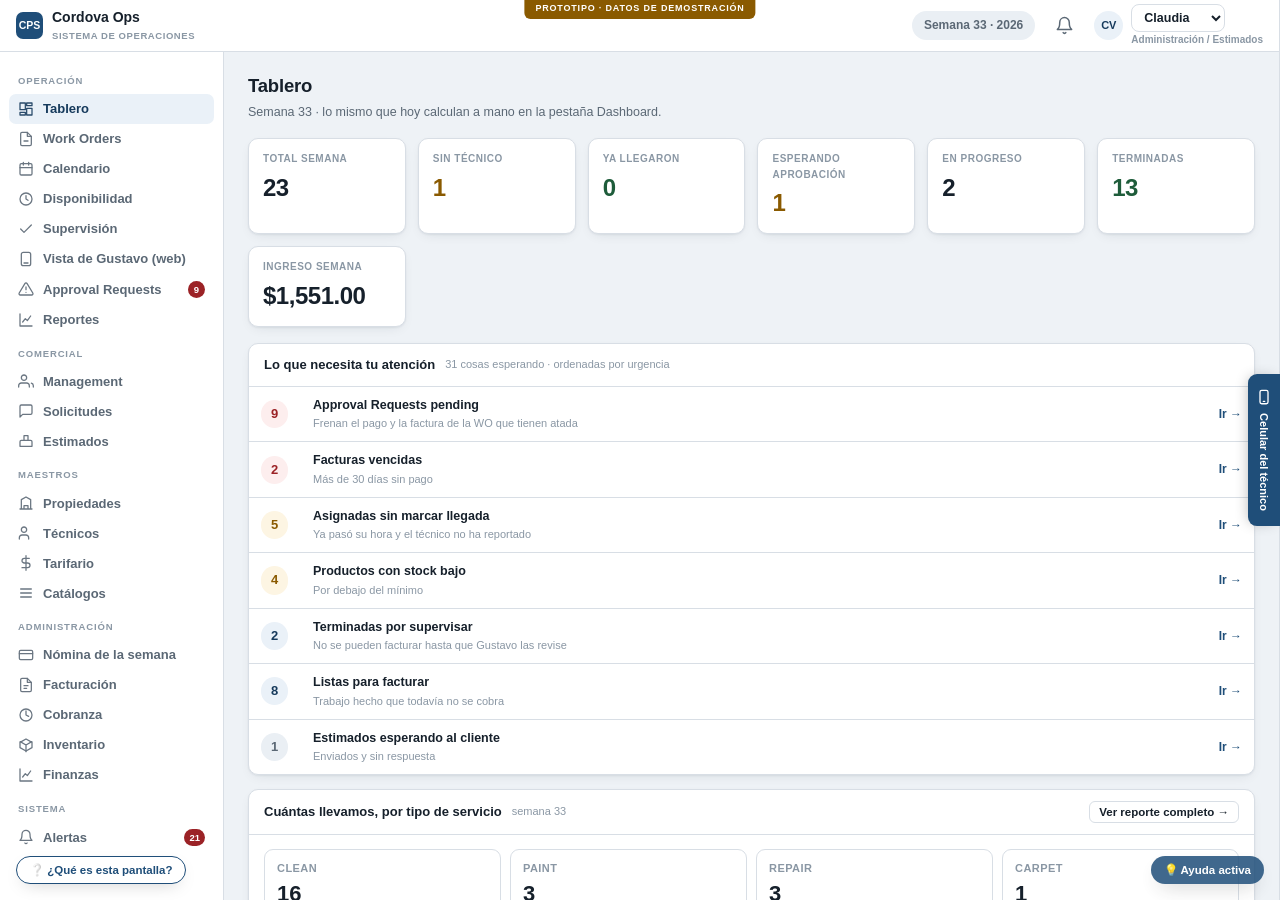
==== index.html @ a7b568d5 "feat:add-finance-and-scheduling-confirmations" ====
<!DOCTYPE html>
<html lang="es">
<head>
<meta charset="utf-8">
<meta name="viewport" content="width=device-width, initial-scale=1">
<title>Cordova Ops — Prototipo del sistema web</title>
<link rel="stylesheet" href="css/estilos.css">
</head>
<body>
<div class="flag">Prototipo · datos de demostración</div>
<div class="app">
  <div class="top">
    <div class="brand"><div class="m">CPS</div><div>Cordova Ops<small>Sistema de operaciones</small></div></div>
    <div class="sp"></div>
    <div class="chip" id="wkChip"></div>
    <button class="camp" data-a="campana" title="Avisos">
      <svg viewBox="0 0 24 24" fill="none" stroke="currentColor" stroke-width="1.9" stroke-linecap="round" stroke-linejoin="round"><path d="M18 8A6 6 0 1 0 6 8c0 7-3 9-3 9h18s-3-2-3-9M13.7 21a2 2 0 0 1-3.4 0"/></svg>
      <span class="pt" id="campBadge" style="display:none"></span></button>
    <div class="panel-avisos" id="panelAvisos"></div>
    <div style="display:flex;align-items:center;gap:8px">
      <div class="av" id="av"></div>
      <div><select class="usr" id="usel"></select><div class="rol" id="rtag"></div></div>
    </div>
  </div>
  <div class="body"><nav class="side" id="side"></nav><main class="main" id="main"></main></div>
</div>
<aside class="drw"><div class="drwi">
  <div class="drwh"><div class="av" style="background:var(--verde-cl);color:var(--verde)" id="favi">DR</div>
    <div style="min-width:0"><div class="t" id="fanm">Celular del técnico</div><div class="s" id="fasu">PWA en campo</div></div>
    <div class="celsel" id="celsel"></div>
    <button class="x" data-a="pcl">×</button></div>
  <div class="drws"><div class="fon"><div class="fsc">
    <div class="notch"></div>
    <div class="sb"><span id="fclk">9:41</span><span>▮▮▮ ▓</span></div>
    <div class="fb" id="fbody"></div><div class="fn" id="fnav"></div>
    <div id="fsheet"></div>
  </div></div></div>
  <div class="drwf">Lo que se toca aquí cambia la web al instante →</div>
</div></aside>
<button class="ptab" data-a="pop">
  <svg class="ic" viewBox="0 0 24 24" fill="none" stroke="currentColor" stroke-width="2" stroke-linecap="round"><rect x="6" y="2" width="12" height="20" rx="2.5"/><path d="M11 18.5h2"/></svg>
  <span class="vt">Celular del técnico</span></button>
<div class="toasts" id="toasts"></div><div id="mroot"></div><div id="coachBox"></div><div id="ayudaVBox"></div>

<script src="js/catalogos.js"></script>
<script src="js/datos.js"></script>
<script src="js/helpers.js"></script>
<script src="js/render-core.js"></script>
<script src="js/celular-tecnico.js"></script>
<script src="js/celular-supervisor.js"></script>
<script src="js/vistas/nucleo.js"></script>
<script src="js/vistas/wo.js"></script>
<script src="js/vistas/catalogos-crud.js"></script>
<script src="js/vistas/comercial.js"></script>
<script src="js/vistas/nomina-facturacion.js"></script>
<script src="js/vistas/finanzas.js"></script>
<script src="js/vistas/reportes.js"></script>
<script src="js/vistas/acciones-supervisor.js"></script>
<script src="js/acciones/nucleo.js"></script>
<script src="js/acciones/wo.js"></script>
<script src="js/acciones/catalogos-crud.js"></script>
<script src="js/acciones/comercial.js"></script>
<script src="js/acciones/nomina-facturacion.js"></script>
<script src="js/acciones/finanzas.js"></script>
<script src="js/acciones/reportes.js"></script>
<script src="js/acciones/acciones-tecnico.js"></script>
<script src="js/acciones/acciones-supervisor.js"></script>
<script src="js/bootstrap.js"></script>
</body>
</html>
---- css/estilos.css ----
:root{
    --bg:#eef2f6; --surface:#fff; --surface-2:#f7f9fb; --surface-3:#eaeff4;
    --ink:#16202b; --soft:#5b6875; --faint:#8a97a4; --line:#d8dee5;
    --azul:#1f4e79; --azul-cl:#eaf1f8; --azul-s:#163a5c;
    --verde:#1e5c3a; --verde-cl:#eaf5ee;
    --ambar:#8a5a00; --ambar-cl:#fdf5e3;
    --rojo:#9b2226; --rojo-cl:#fdeeee;
    --morado:#5b21b6; --morado-cl:#f1ebfd;
    --f:"Segoe UI",Calibri,"Helvetica Neue",Arial,sans-serif;
    --fd:-apple-system,BlinkMacSystemFont,"SF Pro Text","Segoe UI",Roboto,Arial,sans-serif;
    --sh:0 1px 2px rgba(16,32,48,.06),0 4px 14px -6px rgba(16,32,48,.14);
  }
  @media (prefers-color-scheme:dark){:root:not([data-theme="light"]){
    --bg:#0d1319; --surface:#161e26; --surface-2:#12191f; --surface-3:#1c252e;
    --ink:#e8edf2; --soft:#93a1ae; --faint:#6e7d8b; --line:#2a3641;
    --azul:#6ba3e0; --azul-cl:#16283d; --azul-s:#8fbbe8;
    --verde:#5fbf8d; --verde-cl:#14301f; --ambar:#e0ac52; --ambar-cl:#34290f;
    --rojo:#e98b8e; --rojo-cl:#331617; --morado:#b79cf5; --morado-cl:#241a3a;
    --sh:0 1px 2px rgba(0,0,0,.4),0 6px 18px -8px rgba(0,0,0,.6);
  }}
  :root[data-theme="dark"]{
    --bg:#0d1319; --surface:#161e26; --surface-2:#12191f; --surface-3:#1c252e;
    --ink:#e8edf2; --soft:#93a1ae; --faint:#6e7d8b; --line:#2a3641;
    --azul:#6ba3e0; --azul-cl:#16283d; --azul-s:#8fbbe8;
    --verde:#5fbf8d; --verde-cl:#14301f; --ambar:#e0ac52; --ambar-cl:#34290f;
    --rojo:#e98b8e; --rojo-cl:#331617; --morado:#b79cf5; --morado-cl:#241a3a;
    --sh:0 1px 2px rgba(0,0,0,.4),0 6px 18px -8px rgba(0,0,0,.6);
  }
  *{box-sizing:border-box}
  html,body{height:100%}
  body{margin:0;background:var(--bg);color:var(--ink);font-family:var(--f);font-size:14px;line-height:1.55;display:flex;overflow:hidden}
  h1,h2,h3,h4{margin:0;font-weight:650}
  p{margin:0}
  button{font-family:inherit;font-size:inherit;cursor:pointer}
  :focus-visible{outline:2px solid var(--azul);outline-offset:2px}
  ::-webkit-scrollbar{width:9px;height:9px}
  ::-webkit-scrollbar-thumb{background:var(--line);border-radius:9px}

  .app{flex:1;display:flex;flex-direction:column;min-width:0;height:100vh}
  .top{height:52px;flex:none;background:var(--surface);border-bottom:1px solid var(--line);display:flex;align-items:center;gap:14px;padding:0 16px;z-index:20}
  .brand{display:flex;align-items:center;gap:9px;font-weight:750}
  .brand .m{width:27px;height:27px;border-radius:7px;background:var(--azul);color:#fff;display:flex;align-items:center;justify-content:center;font-size:10.5px;font-weight:800}
  .brand small{display:block;font-size:9.5px;font-weight:600;color:var(--faint);letter-spacing:.06em;text-transform:uppercase}
  .sp{flex:1}
  .chip{font-size:12px;font-weight:650;color:var(--soft);background:var(--surface-3);border-radius:100px;padding:5px 12px}
  .av{width:29px;height:29px;border-radius:50%;background:var(--azul-cl);color:var(--azul-s);display:flex;align-items:center;justify-content:center;font-size:11px;font-weight:800;flex:none}
  select.usr{font-family:inherit;font-size:12.5px;font-weight:650;color:var(--ink);background:var(--surface);border:1px solid var(--line);border-radius:8px;padding:5px 8px}
  .rol{font-size:10px;color:var(--faint);font-weight:650}

  .body{flex:1;display:flex;min-height:0}
  .side{width:224px;flex:none;background:var(--surface);border-right:1px solid var(--line);padding:10px 9px 20px;overflow:auto}
  .slbl{font-size:9.5px;font-weight:750;letter-spacing:.09em;text-transform:uppercase;color:var(--faint);padding:12px 9px 5px}
  .nav{display:flex;align-items:center;gap:9px;width:100%;text-align:left;background:none;border:none;border-radius:7px;padding:7px 9px;color:var(--soft);font-size:13px;font-weight:600}
  .nav:hover{background:var(--surface-3);color:var(--ink)}
  .nav.on{background:var(--azul-cl);color:var(--azul-s);font-weight:700}
  .nav .ic{width:16px;height:16px;flex:none;opacity:.9}
  .nav .n{margin-left:auto;background:var(--rojo);color:#fff;font-size:9.5px;font-weight:800;min-width:17px;height:17px;border-radius:100px;display:flex;align-items:center;justify-content:center;padding:0 5px}
  .main{flex:1;overflow:auto;padding:20px 24px 60px;min-width:0}

  .ph{margin-bottom:16px;display:flex;align-items:flex-start;gap:14px;flex-wrap:wrap}
  .ph h2{font-size:18.5px;letter-spacing:-.01em}
  .ph p{color:var(--soft);font-size:12.5px;margin-top:2px}
  .ph .act{margin-left:auto;display:flex;gap:8px}

  .card{background:var(--surface);border:1px solid var(--line);border-radius:10px;box-shadow:var(--sh);margin-bottom:14px}
  .cp{padding:14px 15px}
  .chd{padding:11px 15px;border-bottom:1px solid var(--line);display:flex;align-items:center;gap:10px;flex-wrap:wrap}
  .chd h3{font-size:13px}
  .chd .s{font-size:11px;color:var(--faint);font-weight:500}
  .chd .r{margin-left:auto;display:flex;gap:7px;align-items:center}

  .kpis{display:grid;grid-template-columns:repeat(auto-fit,minmax(138px,1fr));gap:12px;margin-bottom:16px}
  .kpi{background:var(--surface);border:1px solid var(--line);border-radius:10px;padding:12px 14px;box-shadow:var(--sh)}
  .kpi .l{font-size:10px;font-weight:700;color:var(--faint);text-transform:uppercase;letter-spacing:.05em}
  .kpi .v{font-size:24px;font-weight:750;letter-spacing:-.02em;margin-top:2px;font-variant-numeric:tabular-nums}
  .kpi .v.w{color:var(--ambar)} .kpi .v.b{color:var(--rojo)} .kpi .v.g{color:var(--verde)}

  table{width:100%;border-collapse:collapse}
  th{text-align:left;font-size:10px;font-weight:750;letter-spacing:.06em;text-transform:uppercase;color:var(--faint);padding:8px 12px;border-bottom:1px solid var(--line);white-space:nowrap}
  td{padding:9px 12px;border-bottom:1px solid var(--line);font-size:12.5px;vertical-align:middle}
  tbody tr:last-child td{border-bottom:none}
  tr.cl{cursor:pointer} tr.cl:hover{background:var(--surface-2)}
  .mono{font-variant-numeric:tabular-nums}
  .num{text-align:right;font-variant-numeric:tabular-nums}

  .pill{display:inline-flex;align-items:center;gap:5px;font-size:10.5px;font-weight:700;padding:2.5px 8px;border-radius:100px;white-space:nowrap}
  .pill.g{background:var(--surface-3);color:var(--soft)}
  .pill.a{background:var(--azul-cl);color:var(--azul-s)}
  .pill.w{background:var(--ambar-cl);color:var(--ambar)}
  .pill.v{background:var(--verde-cl);color:var(--verde)}
  .pill.r{background:var(--rojo-cl);color:var(--rojo)}
  .pill.m{background:var(--morado-cl);color:var(--morado)}
  .dot{width:5.5px;height:5.5px;border-radius:50%;background:currentColor;flex:none}

  .btn{display:inline-flex;align-items:center;justify-content:center;gap:6px;border:1px solid var(--line);background:var(--surface);color:var(--ink);border-radius:7px;padding:7px 13px;font-size:12.5px;font-weight:650}
  .btn:hover{background:var(--surface-3)}
  .btn.p{background:var(--azul);border-color:var(--azul);color:#fff}
  .btn.p:hover{filter:brightness(1.09)}
  .btn.v{background:var(--verde);border-color:var(--verde);color:#fff}
  .btn.sm{padding:4px 9px;font-size:11.5px;border-radius:6px}
  .btn:disabled{opacity:.45;cursor:not-allowed}
  .btn .ic{width:14px;height:14px}
  /* Botón que "late" para avisar que el siguiente paso pasa por ahí */
  .btn.pulso{animation:btnpulso 1.35s ease-in-out infinite}
  @keyframes btnpulso{0%,100%{box-shadow:0 0 0 0 var(--azul)}50%{box-shadow:0 0 0 5px var(--azul-cl)}}
  @media (prefers-reduced-motion:reduce){.btn.pulso{animation:none;box-shadow:0 0 0 3px var(--azul-cl)}}

  .empty{text-align:center;padding:34px 18px;color:var(--faint);font-size:12.5px}
  .empty .b{font-size:24px;margin-bottom:6px;opacity:.5}

  .note{border-left:3px solid var(--azul);background:var(--azul-cl);border-radius:0 7px 7px 0;padding:9px 12px;font-size:12px;color:var(--azul-s)}
  .note.w{border-color:var(--ambar);background:var(--ambar-cl);color:var(--ambar)}
  .note.r{border-color:var(--rojo);background:var(--rojo-cl);color:var(--rojo)}
  .note.v{border-color:var(--verde);background:var(--verde-cl);color:var(--verde)}
  .note b{font-weight:750}

  .fld{margin-bottom:11px}
  .fld label{display:block;font-size:11px;font-weight:700;color:var(--soft);margin-bottom:4px}
  .fld input,.fld select,.fld textarea{width:100%;font-family:inherit;font-size:12.5px;color:var(--ink);background:var(--surface);border:1px solid var(--line);border-radius:7px;padding:8px 9px}
  .fld textarea{resize:vertical;min-height:58px}
  .fld .hint{font-size:10.5px;color:var(--faint);margin-top:3px}
  .fg{display:grid;gap:0 12px}
  .fg.c2{grid-template-columns:1fr 1fr}
  .fg.c3{grid-template-columns:1fr 1fr 1fr}
  .fg.c4{grid-template-columns:.7fr 1fr 1.3fr 1fr}
  .req{color:var(--rojo)}
  .bad input,.bad select{border-color:var(--rojo);background:var(--rojo-cl)}

  /* Buscador con sugerencias en vivo (Propiedad / Unidad de la WO) */
  .sugbox{position:absolute;left:0;right:0;top:100%;z-index:20;margin-top:2px;background:var(--surface);
    border:1px solid var(--line);border-radius:8px;box-shadow:0 6px 18px rgba(0,0,0,.12);overflow:hidden;max-height:220px;overflow-y:auto}
  .sugbox:empty{display:none}
  .sugrow{padding:8px 10px;font-size:12.5px;cursor:pointer;display:flex;flex-direction:column;gap:1px;border-bottom:1px solid var(--line)}
  .sugrow:last-child{border-bottom:none}
  .sugrow:hover{background:var(--azul-cl)}
  .sugrow .sugsub{font-size:10.5px;color:var(--faint)}
  .sugrow.sugvacio{color:var(--faint);cursor:default}
  .sugrow.sugvacio:hover{background:none}
  .sugrow.sugnueva{color:var(--azul);font-weight:650}

  .tabs{display:flex;gap:2px;border-bottom:1px solid var(--line);margin-bottom:14px;flex-wrap:wrap}
  .tab{background:none;border:none;color:var(--soft);font-size:12.5px;font-weight:650;padding:8px 12px;border-bottom:2px solid transparent}
  .tab:hover{color:var(--ink)}
  .tab.on{color:var(--azul);border-bottom-color:var(--azul)}

  .tr{font-size:10.5px;color:var(--faint);font-style:italic;margin-top:5px}
  .tr code{font-family:Consolas,monospace;background:var(--surface-3);padding:1px 4px;border-radius:4px;font-style:normal}

  .scrim{position:fixed;inset:0;background:rgba(10,16,24,.5);display:flex;align-items:center;justify-content:center;padding:22px;z-index:80}
  .modal{background:var(--surface);border-radius:12px;width:100%;max-width:560px;box-shadow:0 24px 60px -12px rgba(0,0,0,.45);overflow:hidden;display:flex;flex-direction:column;max-height:88vh}
  .modal.wide{max-width:820px}
  .mh{padding:15px 17px 11px;border-bottom:1px solid var(--line);flex:none}
  .mh h3{font-size:14.5px} .mh p{font-size:12px;color:var(--soft);margin-top:2px}
  .mb{padding:15px 17px;overflow:auto;flex:1}
  .mf{padding:11px 17px;border-top:1px solid var(--line);display:flex;gap:8px;justify-content:flex-end;background:var(--surface-2);flex:none}

  .toasts{position:fixed;bottom:16px;left:16px;display:flex;flex-direction:column-reverse;gap:8px;z-index:90;max-width:330px}
  .toast{background:var(--surface);border:1px solid var(--line);border-left:3px solid var(--azul);border-radius:8px;padding:10px 12px;box-shadow:0 10px 30px -8px rgba(0,0,0,.32);font-size:12px;animation:si .25s cubic-bezier(.2,.9,.3,1)}
  .toast.v{border-left-color:var(--verde)} .toast.w{border-left-color:var(--ambar)} .toast.r{border-left-color:var(--rojo)}
  .toast .t{font-weight:750;margin-bottom:2px} .toast .b{color:var(--soft);line-height:1.42}
  @keyframes si{from{opacity:0;transform:translateX(-12px)}to{opacity:1;transform:none}}
  @media (prefers-reduced-motion:reduce){.toast{animation:none}}

  /* ── Asistente "¿qué hago ahora?" ── */
  .coach{position:fixed;right:16px;bottom:16px;width:310px;background:var(--surface);border:1px solid var(--line);border-left:4px solid var(--azul);border-radius:10px;box-shadow:0 14px 40px -10px rgba(0,0,0,.35);z-index:88;font-size:12px;overflow:hidden}
  .coach .ch{display:flex;align-items:center;gap:7px;padding:9px 12px;background:var(--azul-cl)}
  .coach .ch .ico{width:20px;height:20px;border-radius:50%;background:var(--azul);color:#fff;display:flex;align-items:center;justify-content:center;font-weight:800;font-size:12px;flex:none}
  .coach .ch b{font-size:10px;text-transform:uppercase;letter-spacing:.06em;color:var(--azul)}
  .coach .ch .cx{margin-left:auto;background:none;border:none;color:var(--faint);font-size:15px;cursor:pointer;line-height:1;padding:2px 4px}
  .coach .cb{padding:11px 12px}
  .coach .cb .paso{font-weight:650;line-height:1.45;margin-bottom:5px}
  .coach .cb .quien{font-size:10.5px;color:var(--faint);margin-bottom:9px}
  .coach .cb .quien b{color:var(--azul-s)}
  .coach .cb .listo{color:var(--verde);font-weight:650}
  .coach .cgo{width:100%;background:var(--azul);color:#fff;border:none;border-radius:7px;padding:8px;font-weight:750;font-size:12px;cursor:pointer}
  .coach .cgo.on{background:var(--verde)}
  /* ── Explicación de cada pantalla (botón + panel abajo a la izquierda) ── */
  .avb{position:fixed;left:16px;bottom:16px;z-index:87;background:var(--surface);color:var(--azul);border:1px solid var(--azul);border-radius:18px;padding:6px 13px;font-weight:700;font-size:11.5px;cursor:pointer;box-shadow:0 6px 18px -8px rgba(0,0,0,.25)}
  .avb:hover{background:var(--azul-cl)}
  .avpanel{position:fixed;left:16px;bottom:16px;width:312px;max-height:66vh;overflow:auto;background:var(--surface);border:1px solid var(--line);border-top:4px solid var(--azul);border-radius:10px;box-shadow:0 16px 44px -12px rgba(0,0,0,.4);z-index:97;font-size:12px}
  .avpanel .avh{display:flex;align-items:center;gap:8px;padding:10px 13px;background:var(--azul-cl);position:sticky;top:0}
  .avpanel .avh b{color:var(--azul);font-size:12.5px}
  .avpanel .avh .cx{margin-left:auto;background:none;border:none;color:var(--faint);font-size:16px;cursor:pointer;line-height:1;padding:0 3px}
  .avpanel .avb2{padding:11px 13px}
  .avpanel .avb2 p{margin:0 0 8px;line-height:1.5;color:var(--soft)}
  .avpanel .avb2 ul{margin:0;padding-left:16px} .avpanel .avb2 li{margin-bottom:5px;line-height:1.42}
  body.po .avb,body.po .avpanel{display:none}

  .coach-mini{position:fixed;right:16px;bottom:16px;z-index:88;background:var(--azul);color:#fff;border:none;border-radius:20px;padding:7px 13px;font-weight:700;font-size:11.5px;cursor:pointer;box-shadow:0 8px 22px -8px rgba(0,0,0,.3);opacity:.85}
  .coach-mini.off{opacity:.6}
  .coach-mini:hover{opacity:1}
  body.po .coach,body.po .coach-mini{display:none}

  /* el elemento que la ayuda te señala */
  .coach-target{position:relative;z-index:5;outline:2px solid var(--rojo);outline-offset:1px;animation:coachpulse 1.25s ease-in-out infinite;border-radius:6px}
  @keyframes coachpulse{0%,100%{box-shadow:0 0 0 3px var(--rojo-cl);outline-color:var(--rojo)}50%{box-shadow:0 0 0 6px var(--ambar-cl);outline-color:var(--ambar)}}
  tr.coach-target{outline-offset:-2px}
  @media (prefers-reduced-motion:reduce){.coach-target{animation:none}}

  .ptab{position:fixed;right:0;top:50%;transform:translateY(-50%);background:var(--azul);color:#fff;border:none;border-radius:9px 0 0 9px;padding:15px 8px;display:flex;flex-direction:column;align-items:center;gap:8px;font-size:11px;font-weight:750;z-index:40;box-shadow:-3px 0 14px -4px rgba(0,0,0,.3)}
  .ptab .vt{writing-mode:vertical-rl}
  .ptab .ic{width:16px;height:16px}
  body.po .ptab{display:none}
  .drw{width:0;flex:none;background:var(--surface);border-left:1px solid var(--line);overflow:hidden;transition:width .26s cubic-bezier(.3,.9,.3,1);display:flex}
  body.po .drw{width:370px}
  @media (prefers-reduced-motion:reduce){.drw{transition:none}}

  /* ══ Modo Gustavo — la misma app, a pantalla completa, sin el resto del
     dashboard alrededor. Se activa con ?gustavo=1 en la URL (o entrando por
     gustavo.html). No es una vista nueva: es el mismo .drw/.fon de siempre,
     nada más que estirado y con el dashboard de escritorio escondido, para
     que de ahí se pueda instalar como PWA. ══ */
  body.gmode{background:#0c0f13}
  body.gmode .app,body.gmode .ptab{display:none}
  body.gmode .drw{width:100vw!important;border-left:none;transition:none}
  body.gmode .drwi{width:100vw}
  body.gmode .drwh .x,body.gmode .drwh .celsel,body.gmode .drwf{display:none}
  body.gmode .drws{padding:0;background:#0c0f13}
  body.gmode .fon{width:100vw;height:100vh;border-radius:0;padding:0;box-shadow:none}
  body.gmode .fsc{border-radius:0}

  .drwi{width:370px;height:100vh;display:flex;flex-direction:column}
  .drwh{height:52px;flex:none;border-bottom:1px solid var(--line);display:flex;align-items:center;gap:9px;padding:0 13px}
  .drwh .t{font-size:12.5px;font-weight:750} .drwh .s{font-size:10.5px;color:var(--faint)}
  .drwh .x{margin-left:auto;background:none;border:none;color:var(--faint);font-size:19px;padding:3px 6px;border-radius:6px}
  .drwh .x:hover{background:var(--surface-3);color:var(--ink)}
  .drws{flex:1;display:flex;align-items:center;justify-content:center;padding:12px;background:var(--surface-2);overflow:auto}
  .drwf{flex:none;border-top:1px solid var(--line);padding:9px 13px;font-size:10.5px;color:var(--faint)}

  .fon{width:286px;height:580px;background:#0c0f13;border-radius:40px;padding:11px;box-shadow:0 22px 46px -18px rgba(10,14,20,.5);flex:none}
  .fsc{position:relative;width:100%;height:100%;background:var(--bg);border-radius:31px;overflow:hidden;font-family:var(--fd);display:flex;flex-direction:column}
  .notch{position:absolute;top:0;left:50%;transform:translateX(-50%);width:108px;height:20px;background:#000;border-radius:0 0 12px 12px;z-index:6}
  .sb{height:36px;flex:none;display:flex;align-items:center;justify-content:space-between;padding:0 19px;font-size:11.5px;font-weight:650;position:relative;z-index:5}
  .fb{flex:1;overflow:auto;padding:5px 12px 12px}
  .fn{flex:none;height:50px;border-top:1px solid var(--line);background:var(--surface);display:flex;align-items:center;justify-content:space-around;padding-bottom:3px}
  .fn button{background:none;border:none;display:flex;flex-direction:column;align-items:center;gap:2px;font-size:8.5px;font-weight:650;color:var(--faint);padding:4px 10px;position:relative}
  .fn button.on{color:var(--azul)}
  .fn .ic{width:18px;height:18px}
  .dc{background:var(--surface);border:1px solid var(--line);border-radius:12px;padding:11px;margin-bottom:9px}
  .dh{font-size:13.5px;font-weight:750;margin-bottom:2px}
  .ds{font-size:11px;color:var(--soft);line-height:1.42}
  .dl{font-size:9px;font-weight:750;letter-spacing:.07em;text-transform:uppercase;color:var(--faint);margin:12px 0 6px}
  .db{display:flex;align-items:center;justify-content:center;gap:6px;width:100%;border:none;border-radius:11px;padding:12px;font-size:13.5px;font-weight:750;font-family:var(--fd);margin-bottom:7px}
  .db.p{background:var(--azul);color:#fff} .db.v{background:var(--verde);color:#fff}
  .db.g{background:transparent;color:var(--soft);border:1px solid var(--line)}
  .db .ic{width:15px;height:15px}
  .dph{width:100%;height:70px;border-radius:9px;background:linear-gradient(135deg,#7fa8c9,#2d5a80);display:flex;align-items:center;justify-content:center;color:#fff;font-size:10px;font-weight:650;margin-bottom:7px}
  .dph.s{height:50px}
  .dtag{display:inline-block;font-size:9.5px;font-weight:750;padding:2px 7px;border-radius:100px}
  .db:disabled{opacity:.38}
  /* hoja que sube desde abajo DENTRO del teléfono — lo que toca el técnico se resuelve en su pantalla */
  .fscrim{position:absolute;inset:0;background:rgba(10,14,20,.45);z-index:8;display:flex;align-items:flex-end;border-radius:31px}
  .fsheet{width:100%;background:var(--surface);border-radius:18px 18px 0 0;padding:7px 13px 14px;max-height:90%;overflow:auto;box-shadow:0 -8px 26px rgba(0,0,0,.25);animation:up .22s cubic-bezier(.2,.9,.3,1)}
  @keyframes up{from{transform:translateY(24px);opacity:.4}to{transform:none;opacity:1}}
  @media (prefers-reduced-motion:reduce){.fsheet{animation:none}}
  .fsheet .grab{width:34px;height:4px;background:var(--line);border-radius:99px;margin:2px auto 11px}
  .fsheet h4{font-size:14.5px;margin-bottom:3px;font-family:var(--fd)}
  .fsheet .sub{font-size:11px;color:var(--soft);margin-bottom:11px;line-height:1.4}
  .fsheet label{display:block;font-size:10px;font-weight:750;text-transform:uppercase;letter-spacing:.05em;color:var(--faint);margin:9px 0 4px}
  .fsheet input,.fsheet select,.fsheet textarea{width:100%;font-family:var(--fd);font-size:12.5px;color:var(--ink);background:var(--surface);border:1px solid var(--line);border-radius:9px;padding:8px 9px}
  .fsheet textarea{resize:none;min-height:56px}
  /* Galería de un reporte de campo: las fotos agrupadas por ambiente */
  .galeria{display:grid;grid-template-columns:repeat(auto-fit,minmax(215px,1fr));gap:10px}
  .glot{border:1px solid var(--line);border-radius:8px;overflow:hidden}
  .glot-h{background:#f7f9fb;padding:6px 10px;font-size:11.5px;border-bottom:1px solid var(--line)}
  .glot-f{display:flex;flex-wrap:wrap;gap:4px;padding:8px}
  .fmini{width:38px;height:38px;border-radius:6px;background:linear-gradient(135deg,#7fa8c9,#2d5a80);
         display:flex;align-items:center;justify-content:center;font-size:14px}
  .fmini.mas{background:var(--surface-3);color:var(--soft);font-size:11px;font-weight:750}

  /* De quién es este celular. El técnico y el supervisor usan apps distintas;
     poder saltar entre las dos es lo que hace que la demo se entienda. */
  .celsel{margin-left:auto;display:flex;gap:5px;align-items:center;background:var(--surface-2);border-radius:8px;padding:3px}
  .celsel button{border:none;background:transparent;color:var(--soft);font-family:var(--fd);
                 font-size:10.5px;font-weight:700;padding:5px 9px;border-radius:6px;white-space:nowrap}
  .celsel button.on{background:var(--surface);color:var(--ink);box-shadow:0 1px 3px rgba(0,0,0,.12)}
  .celsel select{border:1px solid var(--line);background:var(--surface);color:var(--ink);font-family:var(--fd);
                 font-size:10.5px;font-weight:700;padding:4px 6px;border-radius:6px;max-width:118px}

  /* Chips de la app del supervisor: elegir ambiente sin abrir un desplegable */
  .gchips{display:flex;flex-wrap:wrap;gap:5px;margin-bottom:4px}
  .gchip{border:1px solid var(--line);background:transparent;color:var(--soft);border-radius:99px;
         padding:5px 10px;font-size:10.5px;font-weight:650;font-family:var(--fd)}
  .gchip.on{background:var(--azul);border-color:var(--azul);color:#fff}
  .gchip.cond.on{background:var(--ambar);border-color:var(--ambar)}
  .gcam{margin-top:8px !important;padding:14px !important;font-size:14px !important}
  .glotes{margin-top:8px;border:1px solid var(--line);border-radius:10px;overflow:hidden}
  .glote{display:flex;justify-content:space-between;align-items:center;padding:7px 11px;font-size:11.5px}
  .glote:not(:last-child){border-bottom:1px solid var(--line)}

  /* Renglones de un adicional. El concepto va solo, a todo el ancho: en una
     pantalla de teléfono «Cambio de color» y «Cambio de brillo» se ven iguales
     si el select queda cortado, y el técnico no puede verificar lo que eligió. */
  .adfila{border:1px solid var(--line);border-radius:11px;padding:7px;margin-bottom:7px;
          display:grid;grid-template-columns:1fr 32px;gap:6px;align-items:center}
  .adnum{grid-column:1/3;display:grid;grid-template-columns:1fr 1fr;gap:6px}
  .adnum label{display:flex;align-items:center;gap:5px;margin:0;font-size:9.5px;font-weight:750;
               text-transform:uppercase;letter-spacing:.04em;color:var(--faint)}
  .adnum input{text-align:center;padding:6px 4px}
  .adx{border:1px solid var(--line);background:transparent;color:var(--rojo);border-radius:9px;
       height:33px;font-size:17px;font-weight:750;line-height:1;font-family:var(--fd)}
  .adx:disabled{opacity:.3;color:var(--faint)}
  .admas{padding:8px !important;font-size:12px !important;margin-bottom:7px !important}
  .adtot{display:flex;justify-content:space-between;align-items:center;font-size:11.5px;
         background:var(--azul-cl);color:var(--azul-s);border-radius:9px;padding:8px 10px;margin-bottom:4px}

  /* Cuando una acción te manda a otra vista, la fila que acabas de tocar se
     señala sola y se desvanece. Sin esto hay que buscarla entre 40 filas. */
  @keyframes flashRow{0%,55%{background:var(--ambar-cl)}100%{background:transparent}}
  @keyframes flashMark{0%,55%{box-shadow:inset 3px 0 0 var(--ambar)}100%{box-shadow:inset 3px 0 0 transparent}}
  @keyframes flashPill{0%,55%{box-shadow:0 0 0 2px var(--ambar)}100%{box-shadow:0 0 0 2px transparent}}
  tr.flash>td{animation:flashRow 3.6s ease-out both}
  tr.flash>td:first-child{animation:flashRow 3.6s ease-out both, flashMark 3.6s ease-out both}
  .flash.pill,.flash.chip{animation:flashPill 3.6s ease-out both}
  .card.flash{animation:flashMark 3.6s ease-out both}
  @media (prefers-reduced-motion:reduce){
    tr.flash>td{animation:none;background:var(--ambar-cl)}
    tr.flash>td:first-child{box-shadow:inset 3px 0 0 var(--ambar)}
  }

  /* El antes y el después de una corrección, dentro de la fila de bitácora */
  .cambios{margin-top:5px;font-weight:400;font-size:11.5px;display:grid;gap:3px}
  .cambios .cc{display:inline-block;min-width:118px;color:var(--faint);font-size:10px;
               font-weight:750;text-transform:uppercase;letter-spacing:.04em}
  .cambios .de{color:var(--faint);text-decoration:line-through}
  .cambios .fl{color:var(--faint);margin:0 2px}

  td.celda{cursor:pointer;font-weight:700}
  td.celda:hover{background:var(--azul-cl);color:var(--azul-s);box-shadow:inset 0 0 0 1px var(--azul)}
  .traza{list-style:none;margin:0;padding:0}
  .traza li{display:flex;gap:11px;padding:8px 0;position:relative}
  .traza li:not(:last-child)::before{content:"";position:absolute;left:9px;top:26px;bottom:-8px;width:2px;background:var(--line)}
  .traza li.hecho:not(:last-child)::before{background:var(--verde)}
  .traza .mk{width:20px;height:20px;border-radius:50%;flex:none;display:flex;align-items:center;justify-content:center;font-size:11px;font-weight:800;z-index:1}
  .traza li.hecho .mk{background:var(--verde-cl);color:var(--verde)}
  .traza li.pend .mk{background:var(--surface-3);color:var(--faint)}
  .traza .tt{font-size:12.5px;font-weight:700}
  .traza li.pend .tt{color:var(--faint);font-weight:600}
  .traza .dd{font-size:11.5px;color:var(--soft);margin-top:1px}
  .traza .qq{font-size:10.5px;color:var(--faint);margin-top:2px;font-style:italic}
  .camp{position:relative;background:none;border:none;color:var(--soft);padding:6px;border-radius:8px;display:flex}
  .camp:hover{background:var(--surface-3);color:var(--ink)}
  .camp svg{width:19px;height:19px}
  .camp .pt{position:absolute;top:3px;right:3px;width:8px;height:8px;background:#e5484d;border-radius:50%;border:2px solid var(--surface)}
  .panel-avisos{position:absolute;top:50px;right:14px;width:352px;max-height:70vh;background:var(--surface);border:1px solid var(--line);border-radius:11px;box-shadow:0 20px 50px -12px rgba(0,0,0,.4);z-index:60;display:none;flex-direction:column;overflow:hidden}
  body.avisos-open .panel-avisos{display:flex}
  .panel-avisos .hd{padding:11px 14px;border-bottom:1px solid var(--line);display:flex;align-items:center;gap:8px;flex:none}
  .panel-avisos .hd h4{font-size:13px}
  .panel-avisos .ls{overflow:auto;flex:1}
  .av-it{padding:10px 14px;border-bottom:1px solid var(--line);border-left:3px solid transparent;font-size:12px}
  .av-it:last-child{border-bottom:none}
  .av-it.nuevo{background:var(--azul-cl)}
  .av-it.v{border-left-color:var(--verde)} .av-it.w{border-left-color:var(--ambar)}
  .av-it.r{border-left-color:var(--rojo)} .av-it.\\.{border-left-color:var(--azul)}
  .av-it .t{font-weight:750;display:flex;gap:7px;align-items:baseline}
  .av-it .t .h{margin-left:auto;font-size:10px;color:var(--faint);font-weight:600;font-variant-numeric:tabular-nums}
  .av-it .b{color:var(--soft);line-height:1.42;margin-top:2px}
  .flag{position:fixed;top:0;left:50%;transform:translateX(-50%);background:var(--ambar);color:#fff;font-size:9px;font-weight:800;letter-spacing:.09em;text-transform:uppercase;padding:2px 11px 3px;border-radius:0 0 6px 6px;z-index:100}
  @media(max-width:1150px){.side{width:56px;padding:10px 6px}.nav .lb,.slbl{display:none}.nav{justify-content:center}}
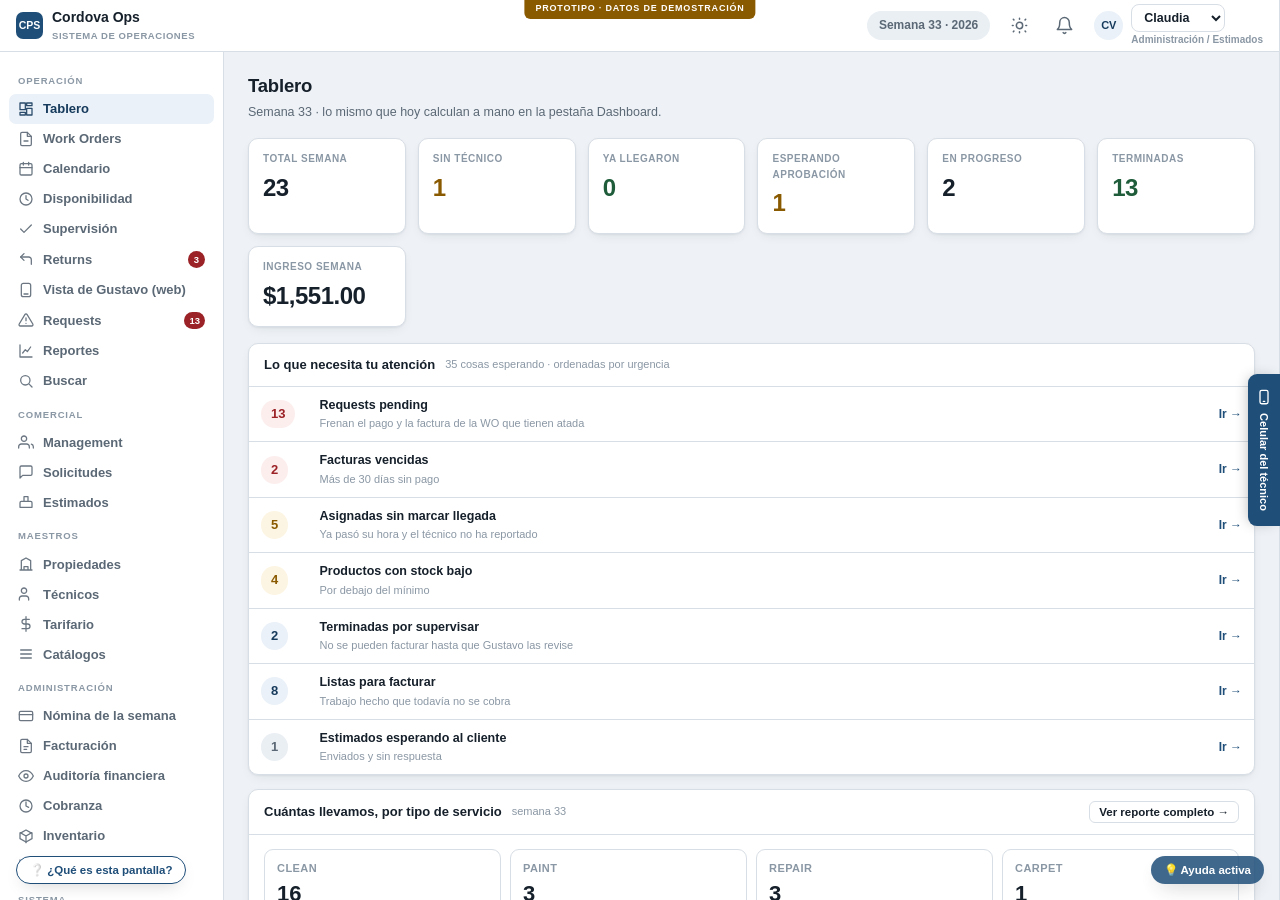
==== commit e389bb91: "feat: implementar feedback del cliente sobre auditoría, returns, tarifario y asignación - Auditoría " ====
--- a/index.html
+++ b/index.html
@@ -4,6 +4,7 @@
 <meta charset="utf-8">
 <meta name="viewport" content="width=device-width, initial-scale=1">
 <title>Cordova Ops — Prototipo del sistema web</title>
+<script>try{var t=localStorage.getItem("cps_tema");if(t==="light"||t==="dark")document.documentElement.dataset.theme=t;}catch(e){}</script>
 <link rel="stylesheet" href="css/estilos.css">
 </head>
 <body>
@@ -13,6 +14,7 @@
     <div class="brand"><div class="m">CPS</div><div>Cordova Ops<small>Sistema de operaciones</small></div></div>
     <div class="sp"></div>
     <div class="chip" id="wkChip"></div>
+    <button class="camp" data-a="temaToggle" id="temaBtn" title="Tema"></button>
     <button class="camp" data-a="campana" title="Avisos">
       <svg viewBox="0 0 24 24" fill="none" stroke="currentColor" stroke-width="1.9" stroke-linecap="round" stroke-linejoin="round"><path d="M18 8A6 6 0 1 0 6 8c0 7-3 9-3 9h18s-3-2-3-9M13.7 21a2 2 0 0 1-3.4 0"/></svg>
       <span class="pt" id="campBadge" style="display:none"></span></button>
--- a/css/estilos.css
+++ b/css/estilos.css
@@ -48,7 +48,7 @@
   .rol{font-size:10px;color:var(--faint);font-weight:650}
 
   .body{flex:1;display:flex;min-height:0}
-  .side{width:224px;flex:none;background:var(--surface);border-right:1px solid var(--line);padding:10px 9px 20px;overflow:auto}
+  .side{width:224px;flex:none;background:var(--surface);border-right:1px solid var(--line);padding:10px 9px 80px;overflow:auto}
   .slbl{font-size:9.5px;font-weight:750;letter-spacing:.09em;text-transform:uppercase;color:var(--faint);padding:12px 9px 5px}
   .nav{display:flex;align-items:center;gap:9px;width:100%;text-align:left;background:none;border:none;border-radius:7px;padding:7px 9px;color:var(--soft);font-size:13px;font-weight:600}
   .nav:hover{background:var(--surface-3);color:var(--ink)}
@@ -184,12 +184,12 @@
   .avpanel .avb2{padding:11px 13px}
   .avpanel .avb2 p{margin:0 0 8px;line-height:1.5;color:var(--soft)}
   .avpanel .avb2 ul{margin:0;padding-left:16px} .avpanel .avb2 li{margin-bottom:5px;line-height:1.42}
-  body.po .avb,body.po .avpanel{display:none}
+  /* Con el celular abierto la ayuda sigue visible: es donde más se necesita. */
 
   .coach-mini{position:fixed;right:16px;bottom:16px;z-index:88;background:var(--azul);color:#fff;border:none;border-radius:20px;padding:7px 13px;font-weight:700;font-size:11.5px;cursor:pointer;box-shadow:0 8px 22px -8px rgba(0,0,0,.3);opacity:.85}
   .coach-mini.off{opacity:.6}
   .coach-mini:hover{opacity:1}
-  body.po .coach,body.po .coach-mini{display:none}
+  body.po .coach,body.po .coach-mini{right:386px}   /* a la izquierda del celular (370px), sin taparlo */
 
   /* el elemento que la ayuda te señala */
   .coach-target{position:relative;z-index:5;outline:2px solid var(--rojo);outline-offset:1px;animation:coachpulse 1.25s ease-in-out infinite;border-radius:6px}
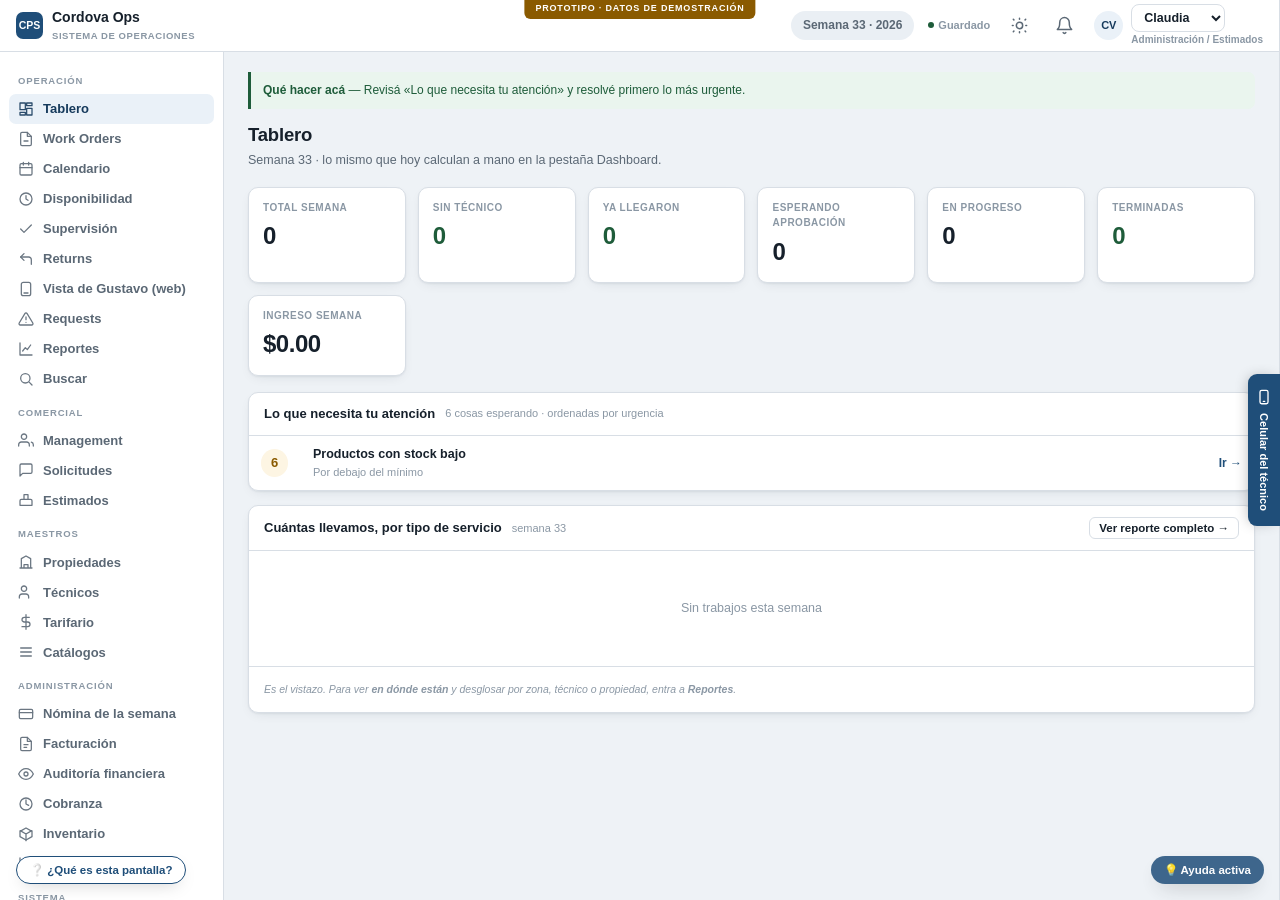
==== commit 1d4195cd: "feat: limpiar datos operacionales de ejemplo y agregar guías por vista Comenta todos los arrays oper" ====
--- a/index.html
+++ b/index.html
@@ -14,6 +14,7 @@
     <div class="brand"><div class="m">CPS</div><div>Cordova Ops<small>Sistema de operaciones</small></div></div>
     <div class="sp"></div>
     <div class="chip" id="wkChip"></div>
+    <span id="guardadoBadge" class="guardado-badge" title="Se guarda automáticamente en este navegador">Guardado</span>
     <button class="camp" data-a="temaToggle" id="temaBtn" title="Tema"></button>
     <button class="camp" data-a="campana" title="Avisos">
       <svg viewBox="0 0 24 24" fill="none" stroke="currentColor" stroke-width="1.9" stroke-linecap="round" stroke-linejoin="round"><path d="M18 8A6 6 0 1 0 6 8c0 7-3 9-3 9h18s-3-2-3-9M13.7 21a2 2 0 0 1-3.4 0"/></svg>
--- a/css/estilos.css
+++ b/css/estilos.css
@@ -43,6 +43,10 @@
   .brand small{display:block;font-size:9.5px;font-weight:600;color:var(--faint);letter-spacing:.06em;text-transform:uppercase}
   .sp{flex:1}
   .chip{font-size:12px;font-weight:650;color:var(--soft);background:var(--surface-3);border-radius:100px;padding:5px 12px}
+  .guardado-badge{font-size:11px;font-weight:650;color:var(--faint);display:flex;align-items:center;gap:4px}
+  .guardado-badge::before{content:"";width:6px;height:6px;border-radius:50%;background:var(--verde)}
+  .guardado-badge.flash-ok{color:var(--verde);animation:guardadoFlash 1.1s ease-out}
+  @keyframes guardadoFlash{0%{opacity:.4}25%{opacity:1}100%{opacity:1}}
   .av{width:29px;height:29px;border-radius:50%;background:var(--azul-cl);color:var(--azul-s);display:flex;align-items:center;justify-content:center;font-size:11px;font-weight:800;flex:none}
   select.usr{font-family:inherit;font-size:12.5px;font-weight:650;color:var(--ink);background:var(--surface);border:1px solid var(--line);border-radius:8px;padding:5px 8px}
   .rol{font-size:10px;color:var(--faint);font-weight:650}
@@ -80,6 +84,17 @@
   td{padding:9px 12px;border-bottom:1px solid var(--line);font-size:12.5px;vertical-align:middle}
   tbody tr:last-child td{border-bottom:none}
   tr.cl{cursor:pointer} tr.cl:hover{background:var(--surface-2)}
+  /* La fila crece de verdad (como un acordeón) en vez de aparecer de golpe:
+     cada celda arranca sin alto y lo gana en el mismo tiempo que el fondo
+     hace fade, así lo de abajo se corre de a poco y no de un salto. */
+  tr.subwo{animation:subwoIn .24s cubic-bezier(.2,.9,.3,1)}
+  tr.subwo>td{overflow:hidden;animation:subwoGrow .24s cubic-bezier(.2,.9,.3,1)}
+  @keyframes subwoIn{from{opacity:0}to{opacity:1}}
+  /* 180px: techo generoso para que ninguna fila (ni la que envuelve 2-3 líneas
+     en Técnico) llegue a su alto real DESPUÉS de que la animación termine —
+     si el techo queda corto, se ve un salto feo al final. */
+  @keyframes subwoGrow{from{max-height:0;padding-top:0;padding-bottom:0}to{max-height:180px;padding-top:9px;padding-bottom:9px}}
+  @media (prefers-reduced-motion:reduce){tr.subwo,tr.subwo>td{animation:none}}
   .mono{font-variant-numeric:tabular-nums}
   .num{text-align:right;font-variant-numeric:tabular-nums}
 
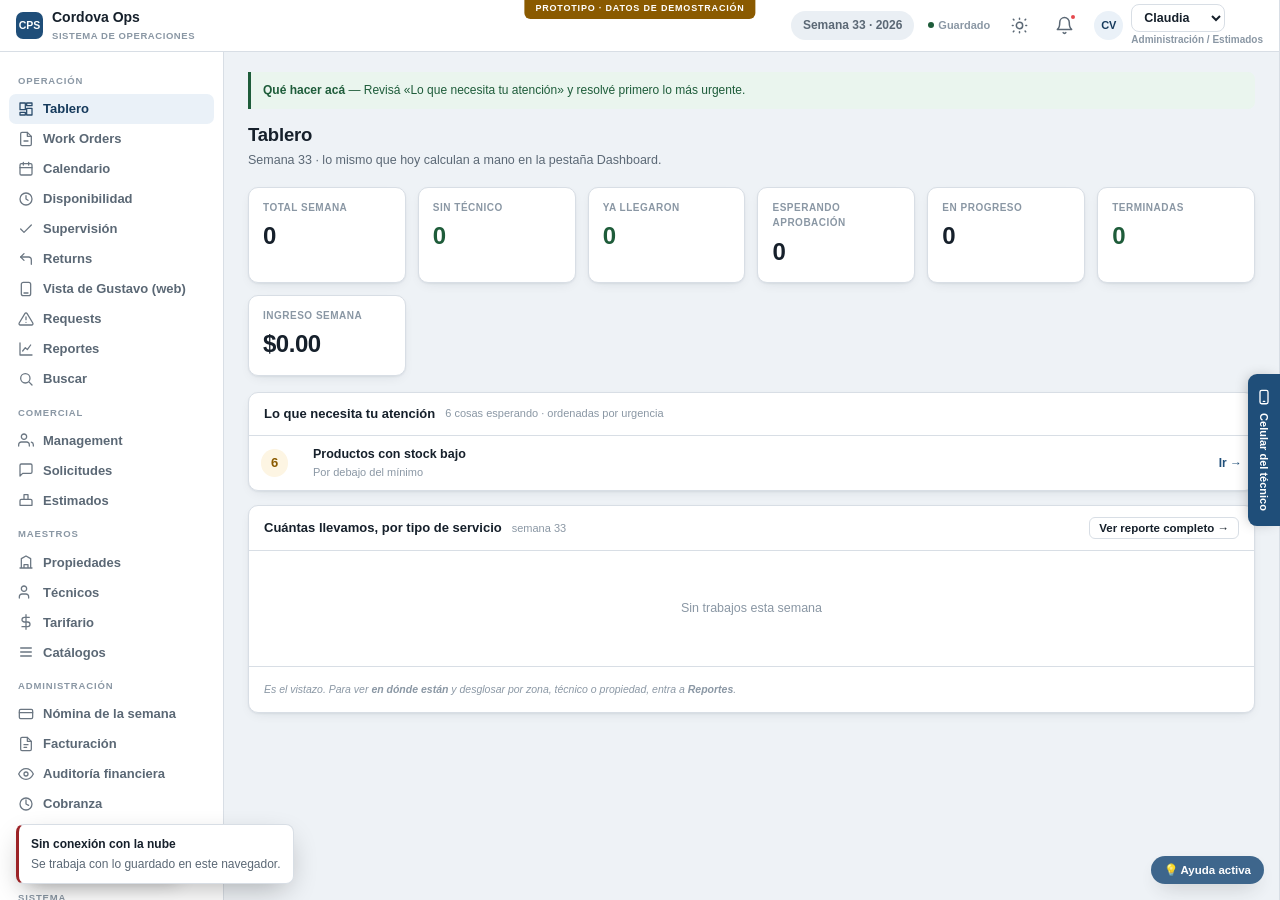
==== commit 7cfcc05f: "feat(nube): guardar y leer los datos compartidos del prototipo en Supabase" ====
--- a/index.html
+++ b/index.html
@@ -68,6 +68,7 @@
 <script src="js/acciones/reportes.js"></script>
 <script src="js/acciones/acciones-tecnico.js"></script>
 <script src="js/acciones/acciones-supervisor.js"></script>
+<script src="js/nube.js"></script>
 <script src="js/bootstrap.js"></script>
 </body>
 </html>
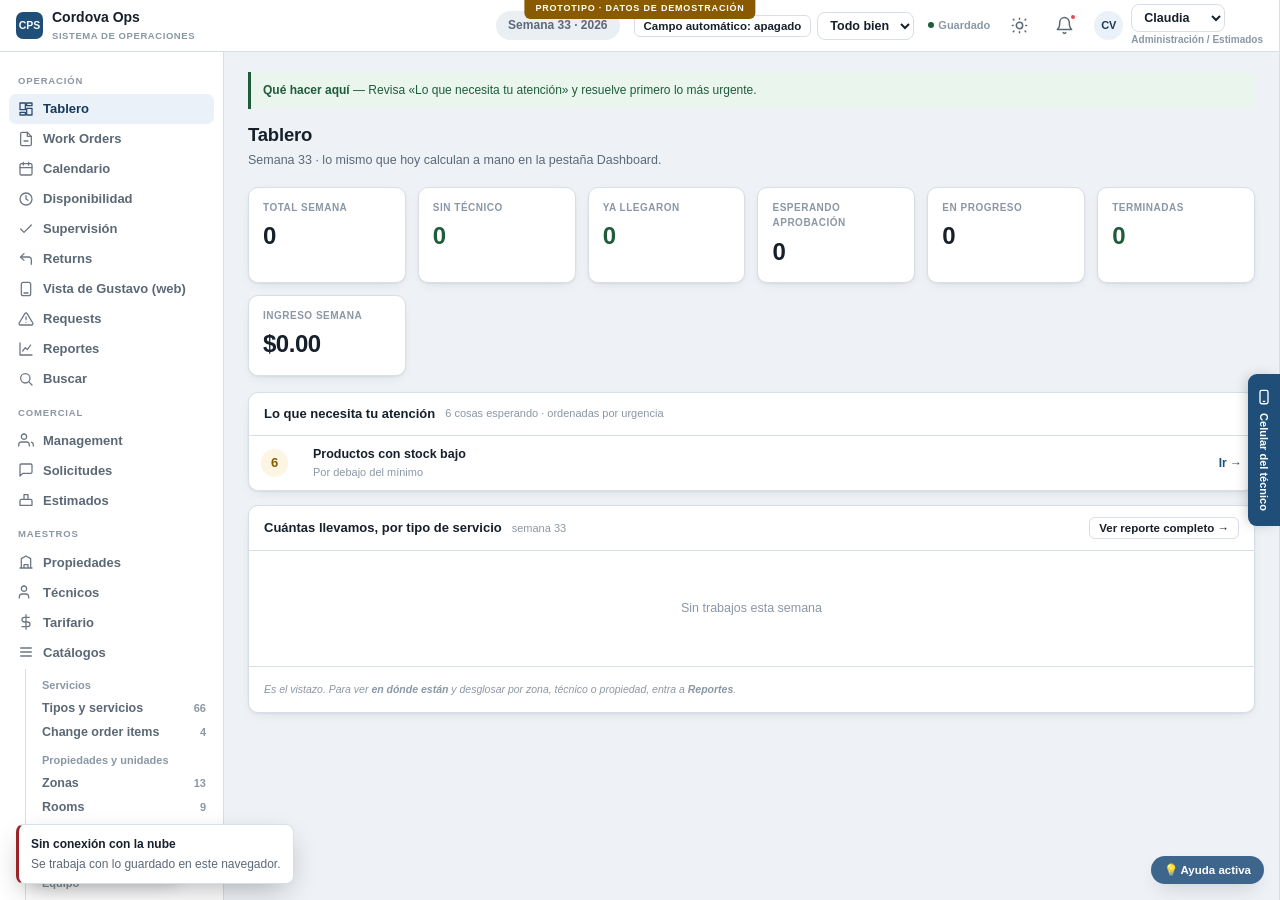
==== commit 8ec88498: "feat(campo-auto): técnico automático para las pruebas de oficina Un interruptor en la cabecera (apag" ====
--- a/index.html
+++ b/index.html
@@ -14,6 +14,7 @@
     <div class="brand"><div class="m">CPS</div><div>Cordova Ops<small>Sistema de operaciones</small></div></div>
     <div class="sp"></div>
     <div class="chip" id="wkChip"></div>
+    <div class="campo-auto" id="campoAutoBox"></div>
     <span id="guardadoBadge" class="guardado-badge" title="Se guarda automáticamente en este navegador">Guardado</span>
     <button class="camp" data-a="temaToggle" id="temaBtn" title="Tema"></button>
     <button class="camp" data-a="campana" title="Avisos">
@@ -68,6 +69,7 @@
 <script src="js/acciones/reportes.js"></script>
 <script src="js/acciones/acciones-tecnico.js"></script>
 <script src="js/acciones/acciones-supervisor.js"></script>
+<script src="js/campo-auto.js"></script>
 <script src="js/nube.js"></script>
 <script src="js/bootstrap.js"></script>
 </body>
--- a/css/estilos.css
+++ b/css/estilos.css
@@ -127,6 +127,16 @@
   .note.w{border-color:var(--ambar);background:var(--ambar-cl);color:var(--ambar)}
   .note.r{border-color:var(--rojo);background:var(--rojo-cl);color:var(--rojo)}
   .note.v{border-color:var(--verde);background:var(--verde-cl);color:var(--verde)}
+  /* Mapa de pasos arriba de cada vista (ver MAPA_VISTA en render-core.js) */
+  .mapa{display:flex;align-items:center;flex-wrap:wrap;gap:6px 0;margin-bottom:12px;padding:6px 14px;border:1px solid var(--verde);background:var(--verde-cl);border-radius:20px;font-size:11.5px}
+  .mapa .mp{display:inline-flex;align-items:center;gap:5px;color:var(--verde);font-weight:600;white-space:nowrap}
+  .mapa .mp i{width:16px;height:16px;border-radius:50%;background:var(--verde);color:var(--surface);font-style:normal;font-size:9.5px;font-weight:700;display:inline-flex;align-items:center;justify-content:center}
+  .mapa .mp.opc{color:var(--soft);font-weight:500}
+  .mapa .mp.opc i{background:transparent;border:2px dashed var(--verde);color:var(--verde)}
+  .mapa .ml{flex:1;min-width:14px;height:2px;margin:0 8px;background:var(--verde);opacity:.7}
+  .mapa .mp-sig{background:var(--morado);color:var(--surface);border:none;border-radius:12px;padding:2px 11px;font:inherit;font-size:11px;font-weight:700;white-space:nowrap}
+  .mapa button.mp-sig{cursor:pointer}
+  .mapa button.mp-sig:hover{filter:brightness(1.12)}
   .note b{font-weight:750}
 
   .fld{margin-bottom:11px}
@@ -372,3 +382,51 @@
   .av-it .b{color:var(--soft);line-height:1.42;margin-top:2px}
   .flag{position:fixed;top:0;left:50%;transform:translateX(-50%);background:var(--ambar);color:#fff;font-size:9px;font-weight:800;letter-spacing:.09em;text-transform:uppercase;padding:2px 11px 3px;border-radius:0 0 6px 6px;z-index:100}
   @media(max-width:1150px){.side{width:56px;padding:10px 6px}.nav .lb,.slbl{display:none}.nav{justify-content:center}}
+
+  /* ── Catálogos: submenú en la barra lateral y una vista por catálogo ── */
+  .subnav{margin:2px 0 6px 16px;padding-left:8px;border-left:1px solid var(--line)}
+  .sgrp{font-size:11px;font-weight:650;color:var(--faint);padding:8px 8px 2px}
+  .sub{display:flex;justify-content:space-between;align-items:center;gap:8px;width:100%;border:0;background:none;color:var(--soft);text-align:left;padding:5px 8px;border-radius:7px;font-size:12.5px;font-weight:600}
+  .sub:hover{background:var(--surface-3);color:var(--ink)}
+  .sub.on{background:var(--azul-cl);color:var(--azul-s);font-weight:700}
+  .sub .n,.cat-tipo .n{font-size:11px;color:var(--faint);font-variant-numeric:tabular-nums}
+  .sub.on .n{color:var(--azul-s)}
+  .sub:focus-visible{outline:2px solid var(--azul);outline-offset:2px}
+  .cat-movil{display:none;width:100%;margin-bottom:12px;font-family:inherit;font-size:13px;color:var(--ink);background:var(--surface);border:1px solid var(--line);border-radius:9px;padding:9px}
+  .cat-det{margin:0;overflow:hidden}
+  .cat-cab{display:flex;gap:14px;align-items:flex-start;flex-wrap:wrap;padding:16px 18px 13px;border-bottom:1px solid var(--line)}
+  .cat-cab h3{font-size:17px;margin:0}
+  .cat-cab p{margin:3px 0 0;color:var(--soft);max-width:68ch;font-size:13px}
+  .cat-uso{margin-top:7px;font-size:12px;color:var(--soft)}
+  .cat-uso b{color:var(--ink);font-weight:650}
+  .cat-acc{margin-left:auto;display:flex;gap:7px;align-items:center}
+  .cat-buscar{margin:12px 18px 2px;width:calc(100% - 36px);max-width:320px;font-family:inherit;font-size:12.5px;color:var(--ink);background:var(--surface);border:1px solid var(--line);border-radius:8px;padding:7px 10px}
+  .cat-det td{font-size:13px}
+  .cat-dim{color:var(--faint)}
+  .cat-fila-acc{text-align:right;white-space:nowrap}
+  .cat-lnk{border:0;background:none;color:var(--azul);font-size:12.5px;padding:3px 7px;border-radius:6px}
+  .cat-lnk:hover{background:var(--azul-cl)}
+  .cat-lnk.suave{color:var(--soft)}
+  .cat-lnk.suave:hover{background:var(--surface-3);color:var(--ink)}
+  .cat-tipo:focus-visible,.cat-lnk:focus-visible,.cat-buscar:focus-visible,.cat-movil:focus-visible{outline:2px solid var(--azul);outline-offset:2px}
+  .cat-tys{display:grid;grid-template-columns:200px minmax(0,1fr);min-height:380px}
+  .cat-tipos{border-right:1px solid var(--line);background:var(--surface-2);padding:7px}
+  .cat-tipo{display:flex;justify-content:space-between;gap:8px;width:100%;border:0;background:none;color:var(--ink);text-align:left;padding:8px 10px;border-radius:8px;font-size:13px}
+  .cat-tipo:hover{background:var(--surface-3)}
+  .cat-tipo.on{background:var(--surface);box-shadow:var(--sh);font-weight:650}
+  .cat-tys-det{min-width:0}
+  .cat-tipo-cab{display:flex;align-items:center;gap:10px;flex-wrap:wrap;padding:12px 18px;border-bottom:1px solid var(--line)}
+  .cat-tipo-cab h3{font-size:15px;margin:0}
+  .cat-bajas{border-top:1px solid var(--line)}
+  .cat-bajas summary{padding:11px 18px;cursor:pointer;color:var(--soft);font-size:12.5px}
+  .cat-bajas td{color:var(--soft)}
+  .cat-pie{padding:11px 18px;font-size:12px;color:var(--soft);background:var(--surface-2);border-top:1px solid var(--line)}
+  /* Con la barra lateral reducida a íconos no hay dónde mostrar el submenú: el selector toma su lugar. */
+  @media(max-width:1150px){ .subnav{display:none} .cat-movil{display:block} }
+  @media(max-width:900px){
+    .cat-tys{grid-template-columns:1fr}
+    .cat-tipos{border-right:0;border-bottom:1px solid var(--line);display:flex;gap:4px;overflow-x:auto}
+    .cat-tipo{width:auto;white-space:nowrap}
+    .cat-acc{margin-left:0}
+  }
+.campo-auto{display:flex;align-items:center;gap:6px}
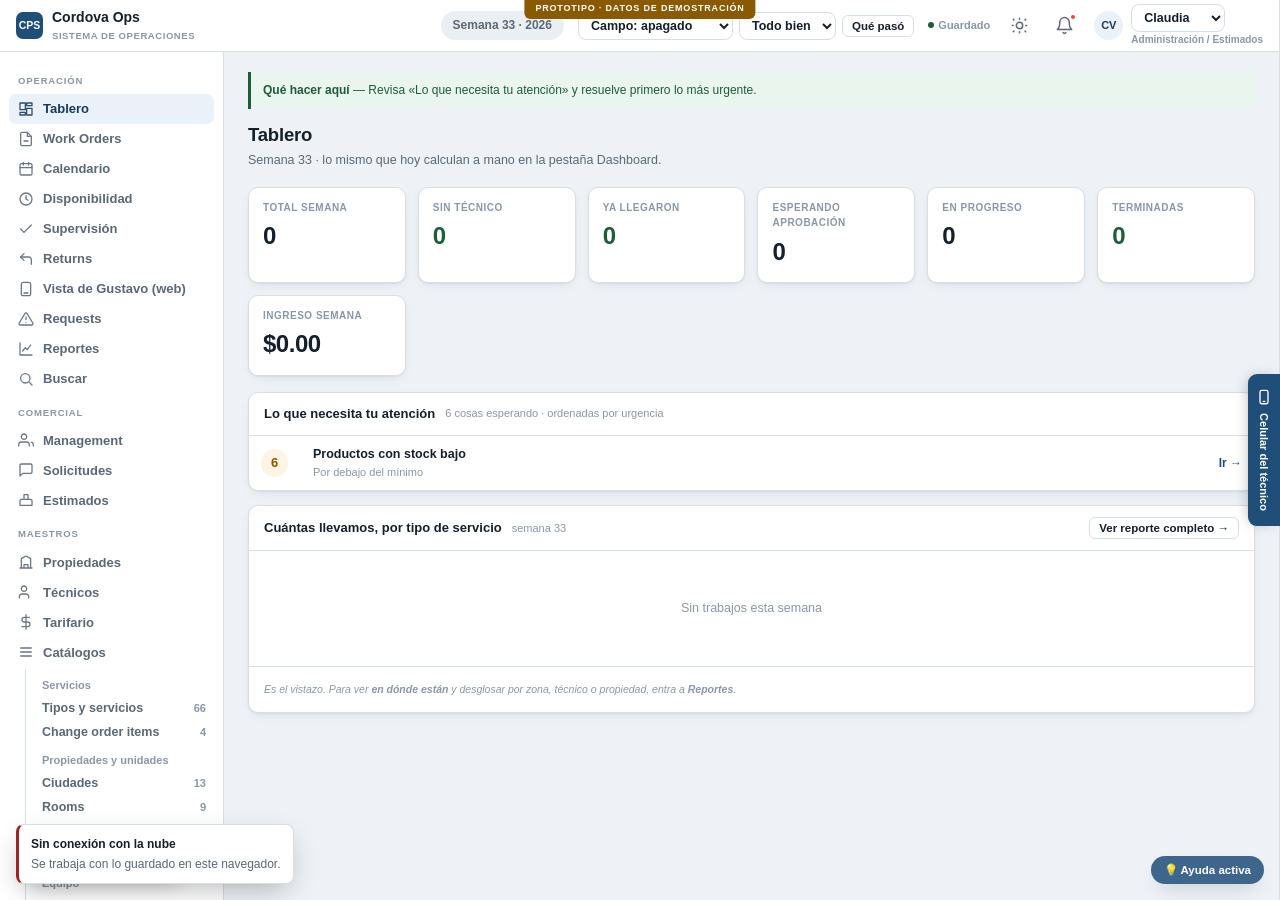
==== commit c7271db2: "feat(precios): cambio de precios con fecha de entrada, historial y PDF de la lista programada Se pue" ====
--- a/index.html
+++ b/index.html
@@ -69,6 +69,7 @@
 <script src="js/acciones/reportes.js"></script>
 <script src="js/acciones/acciones-tecnico.js"></script>
 <script src="js/acciones/acciones-supervisor.js"></script>
+<script src="js/vigencia.js"></script>
 <script src="js/campo-auto.js"></script>
 <script src="js/nube.js"></script>
 <script src="js/bootstrap.js"></script>
--- a/css/estilos.css
+++ b/css/estilos.css
@@ -430,3 +430,115 @@
     .cat-acc{margin-left:0}
   }
 .campo-auto{display:flex;align-items:center;gap:6px}
+
+  /* ══════════ CAMBIO DE PRECIOS CON FECHA (.vig-) ══════════
+     Azul = lista actual · ámbar rayado = lista programada. Misma paleta del resto del sistema. */
+  .vig{--vig-ambar-l:#e8b94d}
+  @media (prefers-color-scheme:dark){:root:not([data-theme="light"]) .vig{--vig-ambar-l:#b88a2c}}
+  :root[data-theme="dark"] .vig{--vig-ambar-l:#b88a2c}
+  .vig-cab{display:flex;align-items:center;gap:12px;flex-wrap:wrap;margin-bottom:6px}
+  .vig-cab h3{font-size:17px}
+  .vig-chip{font-size:12px;font-weight:650;border-radius:100px;padding:3px 12px;background:var(--surface-3);color:var(--soft)}
+  .vig-chip.b{background:var(--surface-3);color:var(--ink)} .vig-chip.p{background:var(--ambar-cl);color:var(--ambar)}
+  .vig-frase{margin:0 0 12px;padding:9px 13px;border-radius:9px;background:var(--surface-2);color:var(--soft);border:1px solid var(--line)}
+  .vig-frase.b{background:var(--azul-cl);color:var(--azul-s);border-color:transparent}
+  .vig-frase.p{background:var(--ambar-cl);color:var(--ambar);border-color:transparent}
+  .vig-frase-lista{margin-bottom:10px}
+  .vig-ayuda{display:flex;gap:14px;align-items:flex-start;justify-content:space-between;padding:12px 16px;margin-bottom:12px;background:var(--azul-cl);border-color:transparent}
+  .vig-ayuda ol{margin:6px 0 0;padding-left:20px;color:var(--soft)}
+
+  .vig-barra{display:grid;grid-template-columns:minmax(0,1fr) auto;gap:14px 20px;padding:14px 16px;margin-bottom:12px;align-items:start}
+  .vig-pasos{list-style:none;margin:0;padding:0;display:grid;grid-template-columns:repeat(3,minmax(0,1fr));gap:10px}
+  .vig-paso{display:flex;gap:9px;align-items:flex-start;padding:10px 11px;border:1px solid var(--line);border-radius:10px;background:var(--surface-2);min-width:0}
+  .vig-paso.hecho{border-color:var(--verde);background:var(--verde-cl)}
+  .vig-n{flex:none;width:24px;height:24px;border-radius:50%;background:var(--azul);color:#fff;font-size:12px;font-weight:750;display:grid;place-items:center}
+  .vig-paso.hecho .vig-n{background:var(--verde);font-size:0}
+  .vig-paso.hecho .vig-n::before{content:"✓";font-size:13px}
+  .vig-pb{min-width:0;flex:1}
+  .vig-pt{font-weight:700;font-size:13px;line-height:1.3;margin-bottom:6px;display:block}
+  .vig-ctl{display:flex;gap:6px;align-items:center;flex-wrap:wrap}
+  .vig-lbl{font-size:12.5px;color:var(--soft);font-weight:600}
+  .vig-ctl input[type=date],.vig-ctl input[type=number]{border:1px solid var(--line);background:var(--surface);color:var(--ink);border-radius:7px;padding:5px 8px;font:inherit}
+  .vig-ctl input[type=number]{width:70px;text-align:right}
+  .vig-mini{border:1px solid var(--line);background:var(--surface);border-radius:100px;padding:2px 9px;font-size:12px;font-weight:600;color:var(--soft);white-space:nowrap}
+  .vig-mini:hover:not(:disabled){background:var(--surface-3);color:var(--ink)}
+  .vig-mini:disabled,.vig-barra .btn:disabled,.vig-barra input:disabled{opacity:.5;cursor:not-allowed}
+  .vig-why{margin-top:6px;font-size:12px;color:var(--ambar);min-height:1em}
+  .vig-ok{font-weight:650;color:var(--verde)}
+  .vig-sec{border-left:1px solid var(--line);padding-left:18px;min-width:190px}
+  .vig-sec-t{font-size:10.5px;font-weight:750;letter-spacing:.06em;text-transform:uppercase;color:var(--faint);margin-bottom:6px}
+  .vig-sec-b{display:flex;flex-direction:column;gap:6px;align-items:stretch}
+  .vig-sec-b .btn[hidden],.vig-ok[hidden],.vig .btn[hidden]{display:none}
+  .vig-cancel{color:var(--rojo)}
+
+  .vig-tl{padding:16px 18px 14px;margin-bottom:12px}
+  .vig-tl-q{display:flex;align-items:baseline;gap:10px;flex-wrap:wrap;margin-bottom:12px}
+  .vig-fecha{font-size:20px;font-weight:700}
+  .vig-rige{font-weight:650;padding:2px 11px;border-radius:100px}
+  .vig-rige.v{background:var(--azul-cl);color:var(--azul)} .vig-rige.p{background:var(--ambar-cl);color:var(--ambar)}
+  .vig-nota{color:var(--soft)}
+  .vig-cuenta{margin-left:auto;font-weight:650;color:var(--ambar);background:var(--ambar-cl);border-radius:8px;padding:4px 11px}
+  .vig-pista{position:relative;height:54px;margin:0 6px}
+  .vig-carril{position:absolute;left:0;right:0;top:12px;height:28px;border-radius:7px;overflow:hidden;display:flex}
+  .vig-tramo{height:100%;display:flex;align-items:center;padding:0 10px;font-size:12px;font-weight:650;white-space:nowrap;overflow:hidden}
+  .vig-tramo.v{background:var(--azul);color:#fff} .vig-tramo.v.ant{opacity:.55}
+  .vig-tramo.p{color:var(--ambar);background:repeating-linear-gradient(135deg,var(--ambar-cl) 0 7px,color-mix(in srgb,var(--vig-ambar-l) 38%,var(--ambar-cl)) 7px 14px);border:1px dashed var(--vig-ambar-l);border-left:0}
+  .vig-hoy{position:absolute;top:0;bottom:0;width:0;border-left:2px solid var(--rojo)}
+  .vig-hoy::after{content:"Hoy";position:absolute;top:-1px;left:5px;font-size:11px;font-weight:700;color:var(--rojo);background:var(--surface);padding:0 3px}
+  .vig-meses{position:absolute;left:0;right:0;bottom:0;height:14px;font-size:11px;color:var(--faint)}
+  .vig-meses span{position:absolute;transform:translateX(-50%)}
+  .vig-visor{position:absolute;top:6px;bottom:6px;width:3px;margin-left:-1.5px;background:var(--ink);border-radius:3px;pointer-events:none}
+  .vig-visor::before{content:"";position:absolute;top:-5px;left:-5px;width:13px;height:13px;border-radius:50%;background:var(--ink)}
+  .vig-pista input[type=range]{position:absolute;left:-6px;top:0;width:calc(100% + 12px);height:54px;margin:0;opacity:0;cursor:ew-resize}
+  .vig-pista:focus-within{outline:2px solid var(--azul);outline-offset:3px;border-radius:6px}
+  .vig-atajos{display:flex;gap:8px;flex-wrap:wrap;margin-top:12px;align-items:center}
+  .vig-atajos small{color:var(--faint)}
+
+  .vig-grid{display:grid;grid-template-columns:minmax(0,1fr) 320px;gap:14px;align-items:start}
+  .vig-tab{overflow:auto}
+  .vig-tab table{width:100%;border-collapse:collapse}
+  .vig-tab th{white-space:nowrap}
+  .vig-th-dia{color:var(--azul)!important;background:var(--azul-cl)!important}
+  .vig-dia{background:var(--azul-cl)}
+  .vig-th-nueva{color:var(--ambar)!important}
+  .vig-nuevo{width:92px;text-align:right;border:1px solid var(--vig-ambar-l);background:var(--ambar-cl);color:var(--ink);border-radius:7px;padding:5px 8px;font:inherit;font-variant-numeric:tabular-nums}
+  .vig-nuevo:disabled{border-color:transparent;background:transparent;opacity:.85}
+  tr.vig-cambio td{background:var(--ambar-cl)}
+  tr.vig-cambio td.vig-dia{background:var(--azul-cl)}
+  .vig-tab tr.sel td:first-child{box-shadow:inset 3px 0 0 var(--azul)}
+  .vig-hist{border:0;background:transparent;color:var(--azul);font-weight:600;padding:3px 6px;border-radius:6px}
+  .vig-hist:hover{background:var(--azul-cl)}
+  .vig-cambia{margin-left:6px;vertical-align:1px}
+  .vig-panel{padding:16px}
+  .vig-panel h4{font-size:15px;margin:0 0 2px}
+  .vig-sub{color:var(--soft);font-size:13px;margin-bottom:12px}
+  .vig-vers{list-style:none;margin:0;padding:0 0 0 16px;border-left:2px solid var(--line)}
+  .vig-vers li{position:relative;padding:0 0 16px 14px}
+  .vig-vers li::before{content:"";position:absolute;left:-23px;top:5px;width:12px;height:12px;border-radius:50%;background:var(--surface);border:2px solid var(--faint)}
+  .vig-vers li.act::before{background:var(--azul);border-color:var(--azul)}
+  .vig-vers li.prog::before{background:var(--ambar-cl);border-color:var(--vig-ambar-l);border-style:dashed}
+  .vig-vers .pr{font-size:17px;font-weight:700} .vig-vers .pr small{font-size:12px;font-weight:500;color:var(--soft)}
+  .vig-vers .rg{font-size:12.5px;color:var(--soft)} .vig-vers .qn{font-size:12px;color:var(--faint)}
+  .vig-regla{margin-top:14px;padding:11px 13px;border-radius:9px;background:var(--verde-cl);color:var(--verde);font-size:13px}
+  .vig-resumen{padding:12px 14px;border-radius:9px;background:var(--ambar-cl);color:var(--ambar)}
+  .vig-edit{margin:6px 0 12px;padding:11px 13px;border:1px solid var(--line);border-radius:9px;background:var(--surface-2)}
+  .vig-corr{display:flex;align-items:center;gap:7px;font-weight:600;text-transform:none;letter-spacing:0;font-size:12.5px}
+
+  .vig-pdf{display:grid;grid-template-columns:300px minmax(0,1fr);gap:16px}
+  .vig-seg{display:flex;border:1px solid var(--line);border-radius:9px;overflow:hidden;margin:0 0 12px}
+  .vig-seg button{flex:1;border:0;background:var(--surface);padding:8px 6px;font-weight:600;color:var(--soft)}
+  .vig-seg button.on{background:var(--azul);color:#fff}
+  .vig-seg button:disabled{opacity:.5;cursor:not-allowed}
+  .vig-lista-sel{max-height:300px;overflow:auto;border:1px solid var(--line);border-radius:9px;padding:6px 10px}
+  .vig-lista-sel label{display:flex;gap:8px;padding:3px 0;font-size:13px;font-weight:500;text-transform:none;letter-spacing:0}
+  .vig-hoja{padding:16px;background:var(--surface-3);border-radius:9px;max-height:420px;overflow:auto}
+  .vig-papel{background:#fff;color:#16202b;border-radius:4px;padding:20px 22px;min-height:200px;box-shadow:0 2px 14px -6px rgba(0,0,0,.35)}
+  .vig-papel h5{margin:0;font-size:15px} .vig-meta{color:#5b6875;font-size:12px;margin:2px 0 12px}
+  .vig-papel table{width:100%;border-collapse:collapse;margin-bottom:8px}
+  .vig-papel th{text-align:left;background:#f1f4f7;color:#16202b;font-size:12px;padding:4px 8px}
+  .vig-papel td{padding:4px 8px;font-size:12.5px;border-bottom:1px solid #e3e8ee;color:#16202b}
+  .vig-papel td.n{text-align:right}
+
+  @media(max-width:1100px){.vig-barra{grid-template-columns:1fr}.vig-sec{border-left:0;padding-left:0;border-top:1px solid var(--line);padding-top:10px}.vig-sec-b{flex-direction:row;flex-wrap:wrap}}
+  @media(max-width:900px){.vig-pasos{grid-template-columns:1fr}.vig-grid{grid-template-columns:1fr}.vig-pdf{grid-template-columns:1fr}.vig-cuenta{margin-left:0}}
+  @media (prefers-reduced-motion:reduce){.vig *{transition:none!important;animation:none!important}}
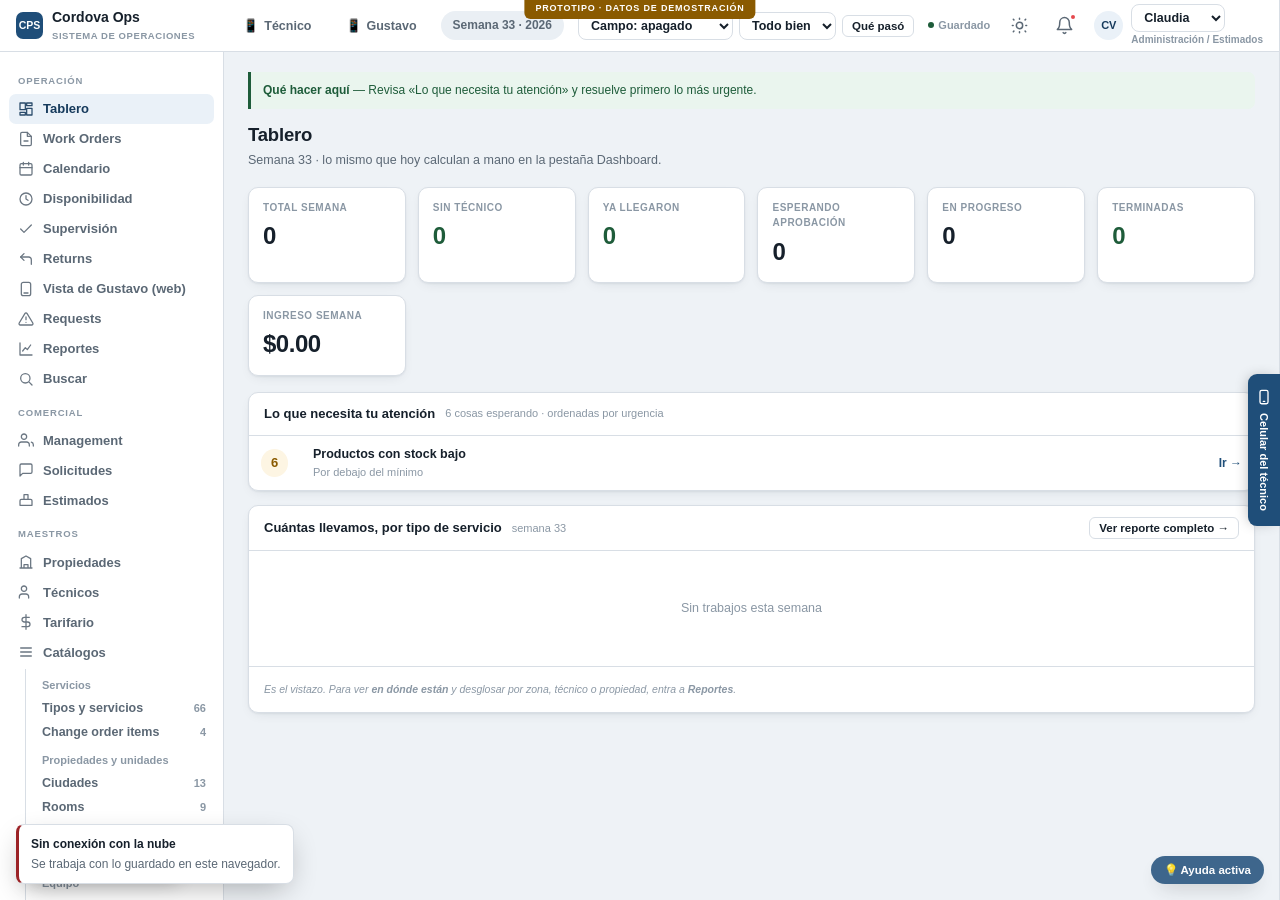
==== commit 5b24598c: "feat(ui): botones de celular del tecnico y de Gustavo en la barra superior (v95)" ====
--- a/index.html
+++ b/index.html
@@ -13,6 +13,8 @@
   <div class="top">
     <div class="brand"><div class="m">CPS</div><div>Cordova Ops<small>Sistema de operaciones</small></div></div>
     <div class="sp"></div>
+    <button class="camp camp-cel" data-a="verTecnicoCel" title="Abrir el celular del técnico (desde cualquier pantalla)">📱 <span>Técnico</span></button>
+    <button class="camp camp-cel" data-a="verGustavoCel" title="Abrir el celular de Gustavo (supervisor)">📱 <span>Gustavo</span></button>
     <div class="chip" id="wkChip"></div>
     <div class="campo-auto" id="campoAutoBox"></div>
     <span id="guardadoBadge" class="guardado-badge" title="Se guarda automáticamente en este navegador">Guardado</span>
--- a/css/estilos.css
+++ b/css/estilos.css
@@ -365,6 +365,8 @@
   .traza .qq{font-size:10.5px;color:var(--faint);margin-top:2px;font-style:italic}
   .camp{position:relative;background:none;border:none;color:var(--soft);padding:6px;border-radius:8px;display:flex}
   .camp:hover{background:var(--surface-3);color:var(--ink)}
+  .camp-cel{align-items:center;gap:5px;font-size:12.5px;font-weight:650;padding:6px 10px;white-space:nowrap}
+  @media (max-width:760px){.camp-cel span{display:none}}
   .camp svg{width:19px;height:19px}
   .camp .pt{position:absolute;top:3px;right:3px;width:8px;height:8px;background:#e5484d;border-radius:50%;border:2px solid var(--surface)}
   .panel-avisos{position:absolute;top:50px;right:14px;width:352px;max-height:70vh;background:var(--surface);border:1px solid var(--line);border-radius:11px;box-shadow:0 20px 50px -12px rgba(0,0,0,.4);z-index:60;display:none;flex-direction:column;overflow:hidden}
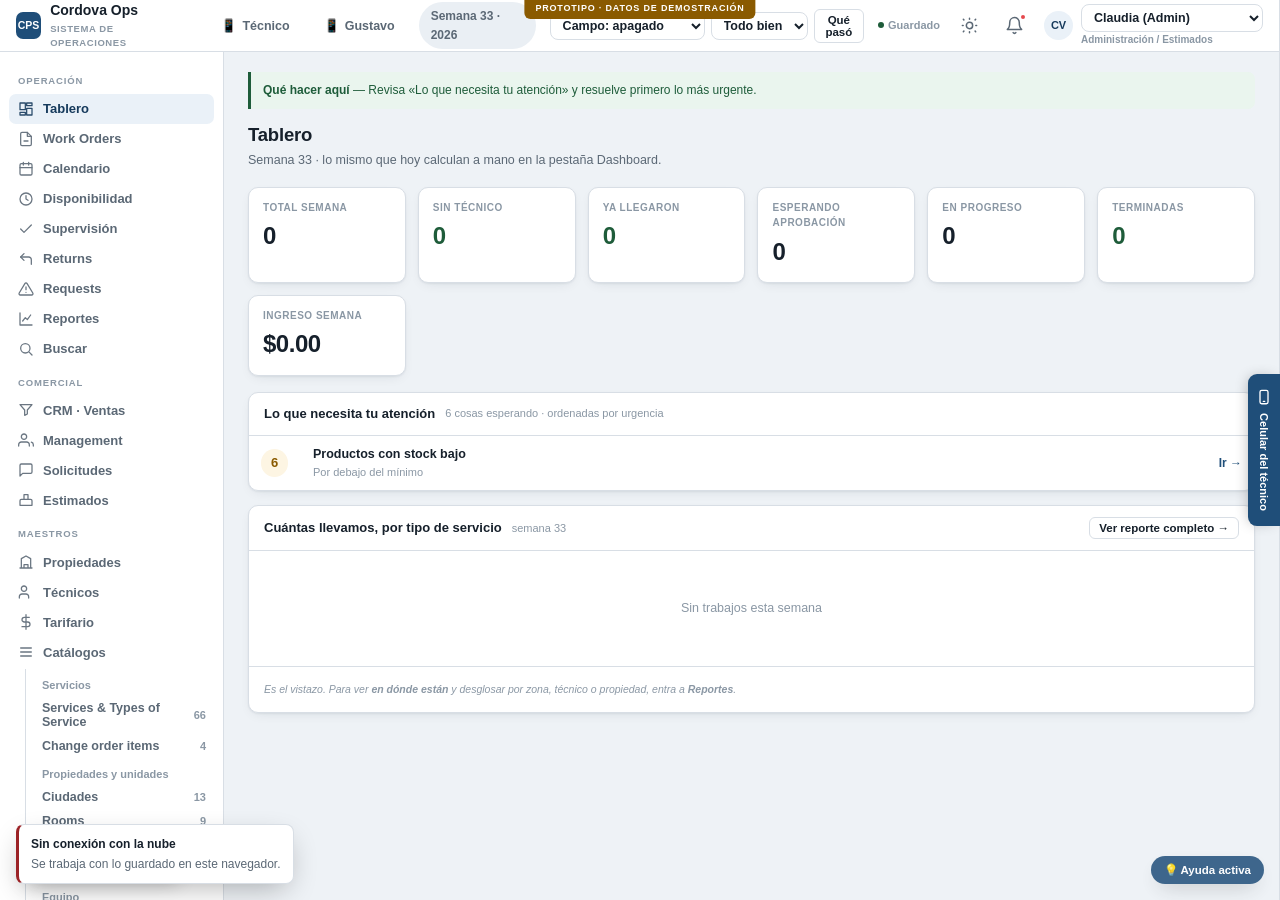
==== commit 77d73b05: "feat: CRM de ventas y REQ 19/11 puntos 4 a 13 - CRM de ventas (js/vistas/crm.js, css/crm.css) alinea" ====
--- a/index.html
+++ b/index.html
@@ -6,6 +6,7 @@
 <title>Cordova Ops — Prototipo del sistema web</title>
 <script>try{var t=localStorage.getItem("cps_tema");if(t==="light"||t==="dark")document.documentElement.dataset.theme=t;}catch(e){}</script>
 <link rel="stylesheet" href="css/estilos.css">
+<link rel="stylesheet" href="css/crm.css">
 </head>
 <body>
 <div class="flag">Prototipo · datos de demostración</div>
@@ -62,6 +63,7 @@
 <script src="js/vistas/finanzas.js"></script>
 <script src="js/vistas/reportes.js"></script>
 <script src="js/vistas/acciones-supervisor.js"></script>
+<script src="js/vistas/crm.js"></script>
 <script src="js/acciones/nucleo.js"></script>
 <script src="js/acciones/wo.js"></script>
 <script src="js/acciones/catalogos-crud.js"></script>
--- a/css/estilos.css
+++ b/css/estilos.css
@@ -37,7 +37,7 @@
   ::-webkit-scrollbar-thumb{background:var(--line);border-radius:9px}
 
   .app{flex:1;display:flex;flex-direction:column;min-width:0;height:100vh}
-  .top{height:52px;flex:none;background:var(--surface);border-bottom:1px solid var(--line);display:flex;align-items:center;gap:14px;padding:0 16px;z-index:20}
+  .top{height:52px;flex:none;background:var(--surface);border-bottom:1px solid var(--line);display:flex;align-items:center;gap:14px;padding:0 16px;z-index:60}
   .brand{display:flex;align-items:center;gap:9px;font-weight:750}
   .brand .m{width:27px;height:27px;border-radius:7px;background:var(--azul);color:#fff;display:flex;align-items:center;justify-content:center;font-size:10.5px;font-weight:800}
   .brand small{display:block;font-size:9.5px;font-weight:600;color:var(--faint);letter-spacing:.06em;text-transform:uppercase}
@@ -171,7 +171,7 @@
   .tr{font-size:10.5px;color:var(--faint);font-style:italic;margin-top:5px}
   .tr code{font-family:Consolas,monospace;background:var(--surface-3);padding:1px 4px;border-radius:4px;font-style:normal}
 
-  .scrim{position:fixed;inset:0;background:rgba(10,16,24,.5);display:flex;align-items:center;justify-content:center;padding:22px;z-index:80}
+  .scrim{position:fixed;inset:0;background:rgba(10,16,24,.5);display:flex;align-items:center;justify-content:center;padding:22px;z-index:120}
   .modal{background:var(--surface);border-radius:12px;width:100%;max-width:560px;box-shadow:0 24px 60px -12px rgba(0,0,0,.45);overflow:hidden;display:flex;flex-direction:column;max-height:88vh}
   .modal.wide{max-width:820px}
   .mh{padding:15px 17px 11px;border-bottom:1px solid var(--line);flex:none}
@@ -179,7 +179,7 @@
   .mb{padding:15px 17px;overflow:auto;flex:1}
   .mf{padding:11px 17px;border-top:1px solid var(--line);display:flex;gap:8px;justify-content:flex-end;background:var(--surface-2);flex:none}
 
-  .toasts{position:fixed;bottom:16px;left:16px;display:flex;flex-direction:column-reverse;gap:8px;z-index:90;max-width:330px}
+  .toasts{position:fixed;bottom:16px;left:16px;display:flex;flex-direction:column-reverse;gap:8px;z-index:130;max-width:330px}
   .toast{background:var(--surface);border:1px solid var(--line);border-left:3px solid var(--azul);border-radius:8px;padding:10px 12px;box-shadow:0 10px 30px -8px rgba(0,0,0,.32);font-size:12px;animation:si .25s cubic-bezier(.2,.9,.3,1)}
   .toast.v{border-left-color:var(--verde)} .toast.w{border-left-color:var(--ambar)} .toast.r{border-left-color:var(--rojo)}
   .toast .t{font-weight:750;margin-bottom:2px} .toast .b{color:var(--soft);line-height:1.42}
@@ -215,6 +215,24 @@
   .coach-mini.off{opacity:.6}
   .coach-mini:hover{opacity:1}
   body.po .coach,body.po .coach-mini{right:386px}   /* a la izquierda del celular (370px), sin taparlo */
+
+  /* Con una hoja abierta (.fsheet/.fscrim), el coach sube arriba para no tapar los botones de acción (.db p Guardar) */
+  body:has(.fsheet) .coach,
+  body:has(.fscrim) .coach,
+  #coachBox.sheet-open .coach{bottom:auto;top:16px;box-shadow:0 10px 30px -8px rgba(0,0,0,.3)}
+  body:has(.fsheet) .coach-mini,
+  body:has(.fscrim) .coach-mini,
+  #coachBox.sheet-open .coach-mini{bottom:auto;top:16px}
+  body.gmode:has(.fsheet) .coach,
+  body.gmode:has(.fscrim) .coach,
+  body.gmode #coachBox.sheet-open .coach{top:46px;bottom:auto}
+  body.gmode:has(.fsheet) .coach-mini,
+  body.gmode:has(.fscrim) .coach-mini,
+  body.gmode #coachBox.sheet-open .coach-mini{top:46px;bottom:auto}
+  @media (max-width:480px){
+    body.po .coach,body.po .coach-mini{right:16px}
+    .coach{max-width:calc(100vw - 32px)}
+  }
 
   /* el elemento que la ayuda te señala */
   .coach-target{position:relative;z-index:5;outline:2px solid var(--rojo);outline-offset:1px;animation:coachpulse 1.25s ease-in-out infinite;border-radius:6px}
--- a/css/crm.css
+++ b/css/crm.css
@@ -0,0 +1,92 @@
+/* ══════════ CRM · VENTAS ══════════
+   El pipeline es la pieza central: columnas por etapa (en el orden real del proceso) y tarjetas
+   cuyo borde izquierdo cuenta la urgencia: azul al día, ámbar estancado, rojo con la próxima
+   acción vencida, verde ya activa. Todo lo demás usa los mismos tokens de la app. */
+.crm-filtro{display:flex;align-items:center;gap:6px;font-size:11.5px;color:var(--soft);font-weight:650}
+.crm-filtro select{font:inherit;font-size:12.5px;color:var(--ink);background:var(--surface);border:1px solid var(--line);border-radius:7px;padding:6px 8px}
+.kpi .v small{font-size:12px;font-weight:600;color:var(--faint)}
+.crm-bar{height:6px;background:var(--surface-3);border-radius:3px;margin-top:8px;overflow:hidden}
+.crm-bar i{display:block;height:100%;background:var(--azul);border-radius:3px}
+.crm-meta .v.g + .crm-bar i{background:var(--verde)}
+.crm-sub{font-size:11px;color:var(--faint);margin-top:4px}
+.crm-dia{display:grid;grid-template-columns:minmax(0,1.25fr) minmax(0,1fr);gap:14px;align-items:start}
+.crm-list{list-style:none;margin:0;padding:0}
+.crm-list li{display:flex;align-items:center;gap:10px;padding:10px 15px;border-bottom:1px solid var(--line);font-size:12.5px}
+.crm-list li:last-child{border-bottom:none}
+.crm-list li.venc{background:var(--rojo-cl)}
+.crm-li-main{flex:1;min-width:0}
+.crm-li-sub{font-size:11px;color:var(--faint);margin-top:2px;font-weight:500}
+.crm-when{font-size:11px;font-weight:700;color:var(--soft);white-space:nowrap}
+.crm-list li.venc .crm-when{color:var(--rojo)}
+.crm-aviso{border-top:1px solid var(--line);font-size:12px;color:var(--ambar)}
+.lnk{background:none;border:none;padding:0;color:var(--azul);font:inherit;font-weight:650;text-decoration:underline;cursor:pointer}
+.crm-dot{display:inline-block;width:9px;height:9px;border-radius:50%;margin-right:7px}
+.crm-dot.v{background:var(--verde)} .crm-dot.w{background:var(--ambar)} .crm-dot.r{background:var(--rojo)}
+.crm-txt-r{color:var(--rojo);font-weight:700} .crm-txt-v{color:var(--verde);font-weight:700}
+.crm-de{color:var(--faint);font-weight:500}
+
+.crm-board{display:grid;grid-auto-flow:column;grid-auto-columns:minmax(186px,1fr);gap:10px;overflow-x:auto;padding-bottom:10px;margin-bottom:14px;scroll-snap-type:x proximity}
+.crm-col{background:var(--surface-2);border:1px solid var(--line);border-radius:10px;display:flex;flex-direction:column;min-height:300px;scroll-snap-align:start;transition:border-color .15s,background .15s}
+.crm-col.over{border-color:var(--azul);background:var(--azul-cl)}
+.crm-col header{padding:10px 11px 9px;border-bottom:1px solid var(--line)}
+.crm-col-t{display:flex;align-items:center;gap:7px;font-size:12.5px;font-weight:750}
+.crm-col-n{width:18px;height:18px;border-radius:50%;background:var(--surface-3);color:var(--soft);font-size:10px;display:inline-flex;align-items:center;justify-content:center;flex:none}
+.crm-col-c{margin-left:auto;font-size:11px;color:var(--soft);background:var(--surface);border:1px solid var(--line);border-radius:100px;padding:0 7px}
+.crm-col-v{font-size:15px;font-weight:750;margin-top:4px;font-variant-numeric:tabular-nums}
+.crm-col-r{font-size:10.5px;color:var(--faint);margin-top:3px;line-height:1.35}
+.crm-col-b{padding:8px;display:flex;flex-direction:column;gap:8px;flex:1}
+.crm-vacio{font-size:11.5px;color:var(--faint);text-align:center;padding:18px 6px;border:1px dashed var(--line);border-radius:8px}
+.crm-card{background:var(--surface);border:1px solid var(--line);border-left:4px solid var(--azul);border-radius:8px;padding:9px 10px;box-shadow:var(--sh);cursor:grab}
+.crm-card.est{border-left-color:var(--ambar)}
+.crm-card.venc{border-left-color:var(--rojo)}
+.crm-card[draggable="false"]{cursor:default;border-left-color:var(--verde)}
+.crm-card.drag{opacity:.45}
+.crm-card-t{background:none;border:none;padding:0;font:inherit;font-size:13px;font-weight:750;color:var(--ink);text-align:left;cursor:pointer}
+.crm-card-t:hover{color:var(--azul);text-decoration:underline}
+.crm-card-m{font-size:11px;color:var(--faint);margin-top:1px}
+.crm-card-k{display:flex;justify-content:space-between;font-size:11.5px;font-weight:650;margin:7px 0 6px;font-variant-numeric:tabular-nums}
+.crm-card-x{font-size:11px;color:var(--verde);font-weight:650}
+.crm-card-f{display:flex;align-items:center;gap:6px;margin-top:8px;font-size:10.5px;color:var(--faint)}
+.crm-dias{white-space:nowrap}
+.crm-card.est .crm-dias{color:var(--ambar);font-weight:700}
+.crm-card-m b{color:var(--soft);font-weight:700}
+.crm-own{background:var(--surface-3);border-radius:100px;padding:0 6px;color:var(--soft);font-weight:650}
+.crm-mv{margin-left:auto;display:flex;gap:3px}
+.crm-mv .btn{padding:1px 8px;font-size:13px;line-height:1.2}
+.crm-prox{display:inline-block;font-size:11px;font-weight:700;color:var(--azul-s);background:var(--azul-cl);border-radius:5px;padding:2px 6px}
+.crm-prox.hoy{color:var(--ambar);background:var(--ambar-cl)}
+.crm-prox.venc{color:var(--rojo);background:var(--rojo-cl)}
+.crm-sinprox{font-size:11px;font-weight:700;color:var(--rojo)}
+
+.crm-funnel{display:flex;flex-direction:column;gap:8px}
+.crm-fr{display:grid;grid-template-columns:96px 1fr 30px 40px;align-items:center;gap:8px;font-size:12px}
+.crm-fb{height:14px;background:var(--surface-3);border-radius:4px;overflow:hidden}
+.crm-fb i{display:block;height:100%;background:var(--azul);border-radius:4px}
+.crm-fn{font-weight:750;text-align:right;font-variant-numeric:tabular-nums}
+.crm-fp{font-size:11px;color:var(--faint);text-align:right}
+.crm-in{width:90px;font:inherit;font-size:12.5px;color:var(--ink);background:var(--surface);border:1px solid var(--line);border-radius:7px;padding:6px 8px}
+
+.crm-steps{display:flex;list-style:none;margin:0 0 12px;padding:0;gap:4px;flex-wrap:wrap}
+.crm-steps li{display:flex;align-items:center;gap:5px;font-size:11px;font-weight:650;color:var(--faint);padding:4px 8px 4px 4px;border-radius:100px;background:var(--surface-2);border:1px solid var(--line)}
+.crm-steps li span{width:17px;height:17px;border-radius:50%;background:var(--surface-3);display:inline-flex;align-items:center;justify-content:center;font-size:10px}
+.crm-steps li.ok{color:var(--verde)} .crm-steps li.ok span{background:var(--verde);color:#fff}
+.crm-steps li.on{color:var(--azul-s);border-color:var(--azul);background:var(--azul-cl)} .crm-steps li.on span{background:var(--azul);color:#fff}
+.crm-ficha{display:grid;grid-template-columns:minmax(0,1fr) minmax(0,1.15fr);gap:18px;margin-top:12px}
+.crm-ficha h4,.crm-h4{font-size:12px;margin:4px 0 8px;color:var(--ink)}
+.crm-dl{display:grid;grid-template-columns:82px 1fr;gap:5px 10px;margin:0 0 12px;font-size:12.5px}
+.crm-dl dt{color:var(--faint);font-weight:600}
+.crm-dl dd{margin:0;min-width:0;overflow-wrap:anywhere}
+.crm-dl select{font:inherit;font-size:12.5px;border:1px solid var(--line);border-radius:6px;padding:3px 6px;background:var(--surface);color:var(--ink)}
+.crm-exp{list-style:none;margin:0 0 4px;padding:0;font-size:12px;color:var(--soft)}
+.crm-exp li{padding:2px 0} .crm-exp li.ok{color:var(--verde)}
+.crm-acc{display:flex;flex-wrap:wrap;gap:8px;margin-top:12px}
+.crm-tl{list-style:none;margin:0;padding:0 0 0 2px;border-left:2px solid var(--line);font-size:12px;max-height:230px;overflow-y:auto}
+.crm-tl li{padding:5px 0 5px 12px;position:relative}
+.crm-tl li::before{content:"";position:absolute;left:-6px;top:10px;width:8px;height:8px;border-radius:50%;background:var(--azul)}
+.crm-tl-f{display:inline-block;min-width:42px;color:var(--faint);font-variant-numeric:tabular-nums}
+.crm-card-t:focus-visible,.lnk:focus-visible{outline:2px solid var(--azul);outline-offset:2px}
+@media (max-width:900px){
+  .crm-dia,.crm-ficha{grid-template-columns:1fr}
+  .crm-board{grid-auto-columns:minmax(78vw,1fr)}
+}
+@media (prefers-reduced-motion:reduce){.crm-col{transition:none}}
